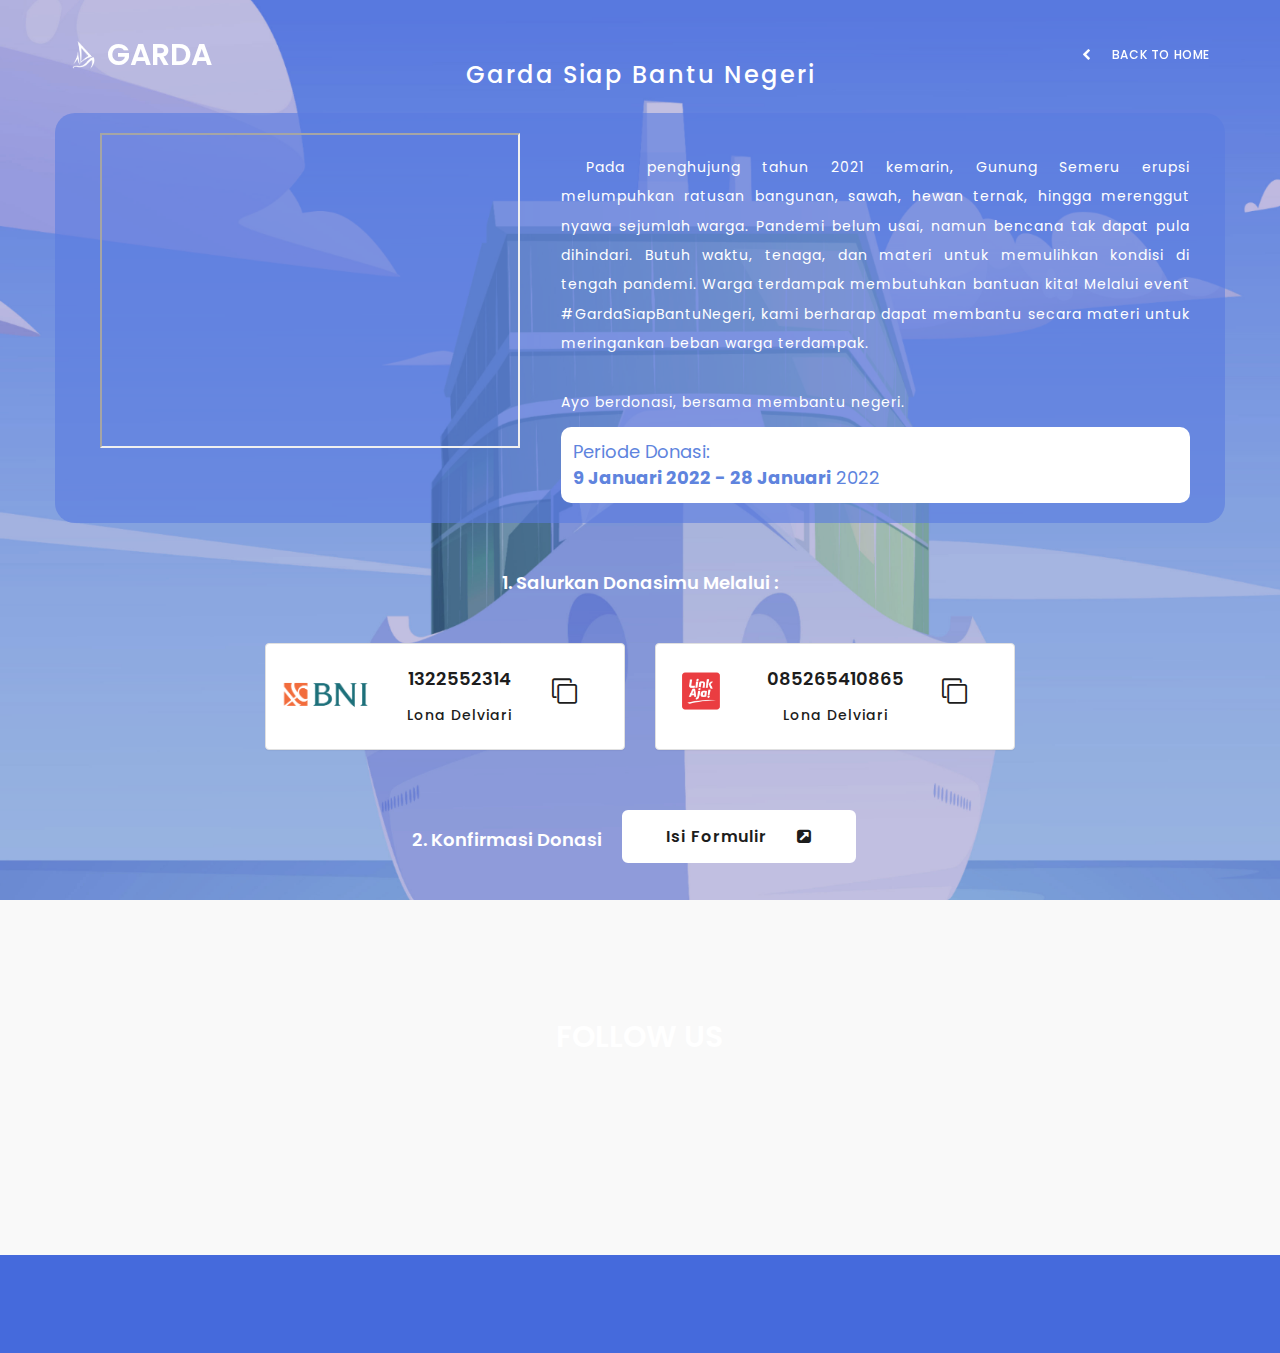
==== charity.html @ 021a105a "hesoyam" ====
<!DOCTYPE html>
<html lang="en">

<head>
	<!--
New Event
http://www.templatemo.com/tm-486-new-event
-->
	<title>GPTP XIV - Charity</title>
	<meta name="description" content="">
	<meta name="author" content="Gardarians GPTP XIV">
	<meta charset="UTF-8">
	<meta http-equiv="X-UA-Compatible" content="IE=Edge">
	<meta name="viewport" content="width=device-width, initial-scale=1, maximum-scale=1">

	<link rel="stylesheet" href="css/bootstrap.min.css">
	<link rel="stylesheet" href="css/animate.css">
	<link rel="stylesheet" href="css/font-awesome.min.css">
	<link rel="stylesheet" href="css/owl.theme.css">
	<link rel="stylesheet" href="css/owl.carousel.css">

	<!-- Main css -->
	<link rel="stylesheet" href="css/style.css">

	<style>
		@media only screen and (min-width: 1000px) {

			/* For large screens: */
			.nav-logo {
				margin-top: 6px;
			}
		}
	</style>

	<!-- Google Font -->
	<link href='https://fonts.googleapis.com/css?family=Poppins:400,500,600' rel='stylesheet' type='text/css'>

</head>

<body data-spy="scroll" data-offset="50" data-target=".navbar-collapse">

	<!-- =========================
     PRE LOADER       
============================== -->
	<div class="preloader">

		<div class="sk-rotating-plane"></div>

	</div>


	<!-- =========================
     NAVIGATION LINKS     
============================== -->
	<div class="navbar navbar-fixed-top custom-navbar" role="navigation">
		<div class="container">

			<!-- navbar header -->
			<div class="navbar-header">
				<button class="navbar-toggle" data-toggle="collapse" data-target=".navbar-collapse">
					<span class="icon icon-bar"></span>
					<span class="icon icon-bar"></span>
					<span class="icon icon-bar"></span>
				</button>
				<a href="#" class="navbar-brand d-flex d-flex-inline" style="display:inline-flex;">
					<img class="nav-logo" src="images/head_garda.png" style="height: 29px; margin-right: 10px;" alt="">
					<span>GARDA</span>
				</a>
			</div>

			<div class="collapse navbar-collapse">

				<ul class="nav navbar-nav navbar-right">
					<li><a href="index.html" style="color: white;"><span class="fa fa-chevron-left" style="margin-right: 20px;"></span>Back to Home</a></li>
				</ul>

			</div>

		</div>
	</div>


	<!-- =========================
    INTRO SECTION   
============================== -->
	<section id="intro" class="parallax-section">
		<div class="container">
			<h3 style="margin-bottom: 20px;">Garda Siap Bantu Negeri</h3>
			<div class="row" style="padding:20px;background-color: #456bdca2;border-radius: 20px;">
				<div class="col-md-5">
					<iframe width="420" height="315" src="https://www.youtube.com/embed/tgbNymZ7vqY">
					</iframe>
				</div>
				<div class=" col-md-7">
					<h5 class="text-white" style="text-align: justify; text-indent: 25px; line-height: 2.1; font-weight: normal;">
						Pada penghujung tahun 2021 kemarin, Gunung Semeru erupsi melumpuhkan ratusan bangunan, sawah,
						hewan ternak, hingga merenggut nyawa sejumlah warga. Pandemi belum usai, namun bencana tak dapat
						pula dihindari. Butuh waktu, tenaga, dan materi untuk memulihkan kondisi di tengah pandemi.
						Warga terdampak membutuhkan bantuan kita!
						Melalui event #GardaSiapBantuNegeri, kami berharap dapat membantu secara materi untuk
						meringankan beban warga terdampak. <br><br>
						Ayo berdonasi, bersama membantu negeri.
					</h5>
					<div style="padding:12px;background-color: white;text-align: left;font-size: 18px; border-radius: 10px;">
						<span style="color:#4B75DA;">Periode Donasi: <br><b>9 Januari 2022 - 28 Januari</b>
							2022</span>
					</div>
				</div>
			</div>

			<h4 style="margin-top: 50px;">1. Salurkan Donasimu Melalui : </h4>
			<div class="row">
				<div class="col-md-4 col-sm-6 col-md-offset-2">
					<div class="panel panel-default text-black" style="margin-top: 40px;">
						<div class="panel-body">
							<div class="row">
								<div class="col-md-4">
									<img src="images/bni.png" class="img-responsive" style=" margin-top: 18px;">
								</div>
								<div class="col-md-5">
									<h4>1322552314</h4>
									<h5>Lona Delviari</h5>
								</div>
								<div class="col-md-2">
									<span class="fa fa-clone" style="font-size: 25px; margin-top: 20px;"></span>
								</div>
							</div>
						</div>
					</div>
				</div>
				<div class="col-md-4 col-sm-6">
					<div class="panel panel-default text-black" style="margin-top: 40px;">
						<div class="panel-body">
							<div class="row">
								<div class="col-md-3">
									<img src="images/linkaja.png" class="img-responsive" style="margin-top: 10px;">
								</div>
								<div class="col-md-6">
									<h4>085265410865</h4>
									<h5>Lona Delviari</h5>
								</div>
								<div class="col-md-2">
									<span class="fa fa-clone" style="font-size: 25px; margin-top: 20px;"></span>
								</div>
							</div>
						</div>
					</div>
				</div>
			</div>

			<div style="margin-top: 50px; display: inline-flex;">
				<h4>2. Konfirmasi Donasi</h4>
				<a href="" class="btn btn-lg btn-default btn-circle" style="background-color: white; color: black; margin-top: -10px; margin-left: 20px;"
					>Isi Formulir<span class="fa fa-external-link-square" style="margin-left: 30px;"></span></a>
			</div>
		</div>
	</section>
	<section id="journey" class="parallax-section text-white" style="background-image: url('images/bg6.jpg');">
		<h2 style="margin-bottom: 30px;">Follow Us</h2>
		<div class="container">
			<div class="row">
				<div class="col-md-12 col-sm-12 wow">
					<div class="section-title" style="display: inline-flex; text-align: center;">
						<a href="https://www.instagram.com/gptp14telkom/"><span class="fa fa-instagram"
								style="font-size: 4rem; color: white; margin-left: 25px; margin-right: 25px;"></span></a>
						<a href="https://www.youtube.com/channel/UCZ8bjBf45JQKaBZVplaWIbQ"><span
								class="fa fa-youtube-play"
								style="font-size: 4rem; color: white; margin-left: 25px; margin-right: 25px;"></span></a>
						<a href="https://www.tiktok.com/@gptp14telkom"><img src="images/tiktok.png"
								class="img-responsive"
								style="max-height: 3.3rem; width: auto; margin-left: 25px; margin-right: 25px;"></span></a>
					</div>
				</div>
			</div>
		</div>
	</section>

	<!-- =========================
    FOOTER SECTION   
============================== -->
	<footer style="background-color: #456adc;">
		<div class="container">
			<div class="row" style="padding-top: 20px; padding-bottom: 20px;">
				<div class="col-md-12 col-sm-12">
					<p class="wow fadeInUp text-white" data-wow-delay="0.6s">Copyright &copy; 2022 - <b>Great People
							Trainee Program XIV</b><br>
						Dev Team <a href="#" style="color: white; font-weight: bold;">Faisal</a> & <a href=""
							style="color: white; font-weight: bold;">Ranggi</a></p>
				</div>
			</div>
		</div>
	</footer>


	<!-- Back top -->
	<a href="#back-top" class="go-top"><i class="fa fa-angle-up"></i></a>

	<div class="modal fade" id="myModal" tabindex="-1" role="dialog" aria-labelledby="myModalLabel" aria-hidden="true">
		<div class="modal-dialog">
			<div class="modal-content">
				<div class="modal-body">
				</div>
			</div><!-- /.modal-content -->
		</div><!-- /.modal-dialog -->
	</div><!-- /.modal -->
	<!-- =========================
     SCRIPTS   
============================== -->
	<script src="js/jquery.js"></script>
	<script src="js/photo-gallery.js"></script>
	<script src="js/bootstrap.min.js"></script>
	<script src="js/jquery.parallax.js"></script>
	<script src="js/owl.carousel.min.js"></script>
	<script src="js/smoothscroll.js"></script>
	<script src="js/wow.min.js"></script>
	<script src="js/custom.js"></script>

</body>

</html>
---- css/style.css ----
/*

New Event

http://www.templatemo.com/tm-486-new-event

*/

body {
		background: #ffffff;
    font-family: 'Poppins', sans-serif;
    font-style: normal;
		font-weight: 400;
}


/*---------------------------------------
    Typorgraphy              
-----------------------------------------*/
h1,h2,h3,h4,h5,h6 {
  font-weight: 600;
}

h3,h5 {
  font-weight: 500;
}

h1 {
    font-size: 40px;
    letter-spacing: 2px;
}

h2 {
  font-size: 30px;
  text-transform: uppercase;
}

h3 {
  line-height: 36px;
}

h5 {
    letter-spacing: 1px;
    padding-top: 10px;
}

p {
    color: #707070;
    font-size: 14px;
    line-height: 24px;
}

a {
  text-decoration: none !important;
  outline: none;
}


/*---------------------------------------
    General               
-----------------------------------------*/
.section-title {
  margin-bottom: 32px;
}

#overview,
#register {
  padding-top: 14rem;
  padding-bottom: 14rem;
}

#detail, #video,
#speakers, 
#journey, 
#program,
#virtuals, 
#contact {
    padding-top: 10rem;
    padding-bottom: 10rem;
}

#detail,
#speakers,#journey, #virtuals, #overview,
footer {
  text-align: center;
}

#overview h3,
#detail h3, #video h3,
#register h3,
#venue h3,
#contact h3 {
    padding-bottom: 12px;
}

#intro .btn,
#contact .btn,
#overview .btn {
    background: transparent;
    border: 2px solid #ffffff;
    /* border-radius: 0px; */
    color: #ffffff;
    font-weight: 600;
    letter-spacing: 1px;
    font-size: 16px;
    padding: 14px 42px;
    margin-top: 42px;
    margin-right: 12px;
    -webkit-transition: all 0.4s ease-in-out;
  transition: all 0.4s ease-in-out;
}

#intro .btn-danger,
#contact .btn-danger {
    background: #f2545f;
    border-color: transparent;
}

#intro .btn-yellow,
#contact .btn-yellow,
#overview .btn-yellow {
    background: #F1DA0C;
    border-color: transparent;
}

#contact .btn {
  border-radius: 100px;
}

#intro .btn-danger:hover {
  background: transparent;
  border-color: #ffffff;
  color: #ffffff;
}

#contact .btn-danger:hover {
  background: #222;
}

#intro .btn-yellow:hover {
  background: transparent;
  border-color: #ffffff;
  color: #ffffff;
}
#overview .btn-yellow:hover {
  background: transparent;
  border-color: #ffffff;
  color: #ffffff;
}

#contact .btn-yellow:hover {
  background: #222;
}

#intro .btn-default:hover {
    background: #ffffff;
    color: #333333;
    border-color: transparent;
}

.parallax-section {
  background-attachment: fixed !important;
  background-size: cover !important;
}



/*---------------------------------------
    Preloader section              
-----------------------------------------*/
.preloader {
  position: fixed;
  top: 0;
  left: 0;
  width: 100%;
  height: 100%;
  z-index: 99999;
  display: flex;
  flex-flow: row nowrap;
  justify-content: center;
  align-items: center;
  background: none repeat scroll 0 0 #ffffff;
}

.sk-rotating-plane {
  width: 300px;
  height: 300px;
  background-color: rgba(34, 34, 34, 0);
  background-image: url('../images/head_garda.png');
  background-size: auto;
  -webkit-animation: sk-rotatePlane 1.2s infinite ease-in-out;
          animation: sk-rotatePlane 1.2s infinite ease-in-out; 
}

@-webkit-keyframes sk-rotatePlane {
  0% {
    -webkit-transform: perspective(120px) rotateX(0deg) rotateY(0deg);
            transform: perspective(120px) rotateX(0deg) rotateY(0deg); }
  50% {
    -webkit-transform: perspective(120px) rotateX(-180.1deg) rotateY(0deg);
            transform: perspective(120px) rotateX(-180.1deg) rotateY(0deg); }
  100% {
    -webkit-transform: perspective(120px) rotateX(-180deg) rotateY(-179.9deg);
            transform: perspective(120px) rotateX(-180deg) rotateY(-179.9deg); } }

@keyframes sk-rotatePlane {
  0% {
    -webkit-transform: perspective(120px) rotateX(0deg) rotateY(0deg);
            transform: perspective(120px) rotateX(0deg) rotateY(0deg); }
  50% {
    -webkit-transform: perspective(120px) rotateX(-180.1deg) rotateY(0deg);
            transform: perspective(120px) rotateX(-180.1deg) rotateY(0deg); }
  100% {
    -webkit-transform: perspective(120px) rotateX(-180deg) rotateY(-179.9deg);
            transform: perspective(120px) rotateX(-180deg) rotateY(-179.9deg); } }



/*---------------------------------------
    Navigation Links section              
-----------------------------------------*/
.custom-navbar {
    margin-bottom: 0;
    background-color: #101010;
}

.custom-navbar .navbar-brand {
    color: #ffffff;
    font-weight: 600;
    font-size: 3rem;
    line-height: 40px;
}

.custom-navbar .nav li a {
    color: #ddd;
    font-size: 12px;
    font-weight: 500;
    letter-spacing: 0.6px;
    text-transform: uppercase;
    line-height: 40px;
    transition: all 0.4s ease-in-out;
}

.custom-navbar .nav li a:hover {
    background: transparent;
    color: #ffffff;
}

.custom-navbar .navbar-nav > li > a:hover,
.custom-navbar .navbar-nav > li > a:focus {
  background-color: transparent;
}

.custom-navbar .nav li.active > a {
    background-color: transparent;
    color: #ffffff;
    font-weight: bold;
    border-bottom: 5px solid #ffffff;
    bottom: 0;
    left: 0;
}

.custom-navbar .navbar-toggle {
    border: none;
    padding-top: 10px;
}

.custom-navbar .navbar-toggle {
    background-color: transparent;
}

.custom-navbar .navbar-toggle .icon-bar {
    background: #ffffff;
    border-color: transparent;
}

@media(min-width:768px) {
    .custom-navbar {
        padding: 20px 0;
        border-bottom: 0;
        background: 0 0; 
    }
    .custom-navbar.top-nav-collapse {
        background: #456adcf0;
        padding: 0;
    }

}
.one, .two, .three{
    position:absolute;
	margin-top:-10px;
	z-index:1;
	height:40px;
	width:40px;
	border-radius:25px;
	
}
.one{
	left:25%;
}
.two{
	left:50%;
}
.three{
	left:75%;
}
.primary-color{
	background-color:#4989bd;
}
.success-color{
	background-color:#5cb85c;
}
.danger-color{
	background-color:#d9534f;
}
.warning-color{
	background-color:#f0ad4e;
}
.info-color{
	background-color:#5bc0de;
}
.no-color{
	background-color:inherit;
}




/*---------------------------------------
    Intro section              
-----------------------------------------*/
#intro {
    background: url('../images/home2.jpg') 50% 0 repeat-y fixed;
    -webkit-background-size: cover;
    background-size: cover;
    background-position: center center;
    color: #ffffff;
    display: -webkit-box;
    display: -webkit-flex;
     display: -ms-flexbox;
    display: flex;
    -webkit-box-align: center;
     -webkit-align-items: center;
      -ms-flex-align: center;
          align-items: center;
    height: 100vh;
    text-align: center;
}

#intro h3 {
  letter-spacing: 2px;
}



/*---------------------------------------
   Overview  section              
-----------------------------------------*/
#overview img {
  position: relative;
  padding-bottom: 32px;
}



/*---------------------------------------
    Detail section              
-----------------------------------------*/
#detail {
    background: #222;
    color: #ffffff;
}

#detail .fa {
  color: #f2545f;
  font-size: 48px;
}



/*---------------------------------------
    Video section              
-----------------------------------------*/
#video iframe {
  border: none;
}



/*---------------------------------------
   Speakers section              
-----------------------------------------*/
#speakers {
    background: #f9f9f9;
}

#speakers h3 {
    font-size: 18px;
    margin-bottom: 0px;
}

#speakers h6 {
  color: #666;
  margin-top: 4px;
}

#speakers img {
  width: 100%;
  max-width: 100%;
  height: auto;
}

#speakers .col-md-3 {
    display: block;
    width: 100%;
    padding-top: 30px;
    padding-bottom: 20px;
    margin-bottom: 22px;
}

#speakers .speakers-wrapper {
    background: #ffffff;
    padding-bottom: 22px;
}
/*---------------------------------------
   journey section              
-----------------------------------------*/
#journey {
    background: #f9f9f9;
}

#journey h3 {
    font-size: 18px;
    margin-bottom: 0px;
}

#journey h6 {
  color: #666;
  margin-top: 4px;
}

#journey img {
  width: 100%;
  max-width: 100%;
  height: auto;
}

#journey .col-md-3 {
    display: block;
    width: 100%;
    padding-top: 30px;
    padding-bottom: 20px;
    margin-bottom: 22px;
}

#journey .journey-wrapper {
    background: #ffffff;
    padding-bottom: 22px;
}



/*---------------------------------------
   Program section              
-----------------------------------------*/
#program h4 {
    color: #fff;
    font-size: 16px;
}

#program h3 {
  margin-top: 16px;
}

#program .program-divider {
    border: 1px solid #f9f9f9;
    margin-top: 32px;
    margin-bottom: 42px;
}

#program span {
    padding-right: 12px;
}

#program img {
  border-radius: 50%;
}

.nav-tabs {
  margin-bottom: 20px;
}
.nav-tabs > li {
  float: left;
  margin-bottom: -1px;
}
.nav-tabs > li > a {
  color: #000000;
  font-weight: 600;
  margin-right: 2px;
  line-height: 1.42857143;
  border: none;
  border-radius: 0px;
}
.nav-tabs > li > a:hover {
  background-color: transparent;
}
.nav-tabs > li.active > a,
.nav-tabs > li.active > a:hover,
.nav-tabs > li.active > a:focus {
  color: #f2545f;
  cursor: default;
  background-color: transparent;
  border: 1px solid transparent;
  border-bottom-color: #999;
}
.tab-content {
  padding-top: 20px;
}



/*---------------------------------------
    Regsiter section              
-----------------------------------------*/
#register {
    background: url('../images/register-bg.jpg') 50% 0 repeat-y fixed;
    -webkit-background-size: cover;
    background-size: cover;
    background-position: center center;
    color: #ffffff;
}

#register .form-control {
  background: transparent;
  border: 2px solid #ffffff;
  border-radius: 0px;
  color: #ffffff;
  margin-bottom: 16px;
}

#register input {
  height: 45px;
}

#register input[type="submit"] {
  background: #f2545f;
  border-radius: 100px;
  border: none;
  color: #ffffff;
  letter-spacing: 2px;
  height: 50px;
  margin-top: 12px;
  transition: all 0.4s ease-in-out;
}

#register input[type="submit"]:hover {
  background: #ffffff;
  color: #222;
}



/*---------------------------------------
   Faq section              
-----------------------------------------*/
#faq {
  background: #f9f9f9;
  padding-top: 8rem;
  padding-bottom: 8rem;
}

#faq .panel-group {
  margin-top: 32px;
}

#faq .panel-group .panel {
  margin-bottom: 8px;
}

#faq .panel-default {
  border: none;
}

#faq .panel-default>.panel-heading {
  background: #f0f0f0;
  color: #505050;
}

#faq .panel-heading {
  border: none;
  padding-top: 8px;
  padding-bottom: 6px;
}

#faq .panel-default>.panel-heading+.panel-collapse>.panel-body {
  border-top: none;
  padding-top: 22px;
  padding-left: 32px;
  padding-bottom: 22px;
}

#faq .panel-heading .panel-title a[data-toggle="collapse"] {
  font-size: 18px;
  font-weight: 500;
  position: relative;
  display: block;
  width: 100%;
  height: 100%;
  padding: 10px 15px;
}

#faq .panel-heading .panel-title a[data-toggle="collapse"]::after {
  content: "-";
  display: block;
  position: absolute;
  line-height: 1;
  right: 1em;
  top: 50%;
  transform: translateY(-50%);
}

#faq .panel-heading .panel-title a[data-toggle="collapse"].collapsed::after {
  content: "+";
}



/*---------------------------------------
   Venue section              
-----------------------------------------*/
#venue {
    background: url('../images/venue-bg.jpg') 50% 0 repeat-y fixed;
    background-size: cover;
    background-position: center center;
    padding-top: 7rem;
    padding-bottom: 7rem;
}

#venue p {
  padding-top: 12px;
  padding-bottom: 18px;
}



/*---------------------------------------
   virtuals section              
-----------------------------------------*/
#virtuals img {
  margin-top: 0px;
}



/*---------------------------------------
   Contact section              
-----------------------------------------*/
#contact {
    background: url('../images/contact-bg.jpg') 50% 0 repeat-y fixed;
    background-size: cover;
    background-position: center center;
}

#contact .contact_des {
  padding-top: 3rem;
  padding-right: 2rem;
}

#contact .contact_detail {
  background: #ffffff;
  padding: 5rem 5rem 12rem 5rem;
}

#contact .form-control {
  background: transparent;
  border: none;
  border-bottom: 1px solid #f0f0f0;
  border-radius: 0px;
  box-shadow: none;
  margin-bottom: 16px;
  transition: all 0.4s ease-in-out;
}

#contact .form-control:focus {
  border-bottom-color: #999;
}

#contact input {
  height: 45px;
}

#contact input[type="submit"] {
  background: #222;
  border-radius: 100px;
  border: none;
  color: #ffffff;
  letter-spacing: 2px;
  height: 50px;
  margin-top: 12px;
  transition: all 0.4s ease-in-out;
}

#contact input[type="submit"]:hover {
  background: #f2545f;
}



/*---------------------------------------
   Footer section              
-----------------------------------------*/
footer {
  background-attachment: fixed;
}



/* Back top */
.go-top {
  background-color: #222;
  bottom: 2em;
  right: 2em;
  color: #ffffff;
  font-size: 32px;
  display: none;
  position: fixed;
  text-decoration: none;
  width: 60px;
  height: 60px;
  line-height: 60px;
  text-align: center;
  transition: all 0.4s ease-in-out;
  border-radius: 15px;
}

.go-top:hover {
    background: #f2545f;
    color: #ffffff;
}


/*---------------------------------------
   Social icon             
-----------------------------------------*/
.social-icon {
    position: relative;
    padding: 0;
    margin: 0;
}

.social-icon li {
    display: inline-block;
    list-style: none;
}

.social-icon li a {
    color: #fff;
    border-radius: 100px;
    font-size: 16px;
    text-decoration: none;
    transition: all 0.4s ease-in-out;
    width: 50px;
    height: 50px;
    line-height: 50px;
    text-align: center;
    vertical-align: middle;
}

.social-icon li a:hover {
    background: #456adc;
    color: #ffffff;
}



/*---------------------------------------
   Responsive styles            
-----------------------------------------*/
@media (max-width: 980px) {

  p {font-size: 13px;}

  .custom-navbar .navbar-brand {
    font-size: 2rem;
  }

  .custom-navbar .nav li a {
    font-size: 11px;
	line-height: 20px;
  }

  #intro { height: 65vh; }

  #video iframe {
    margin-top: 42px;
  }

  #contact .contact_detail {
  background: #ffffff;
  padding: 10rem 3rem 10rem 5rem;
}

}

@media (max-width: 768px) {

  .custom-navbar .navbar-brand {
    line-height: 20px;
  }

  #overview img,
  #detail .col-md-4,
  #register form {
    padding-top: 32px;
  }

  .nav-tabs > li > a {
    font-size: 13px;
  }

  #program img {
    padding-bottom: 32px;
  }

  #virtuals img {
    padding-top: 22px;
  }

  #contact .contact_detail {
    margin-top: 82px;
  }

}

@media (max-width: 760px) {

  #intro {
    height: 100vh;
  }

}

.one,
.two,
.three,
.four {
  position: absolute;
  margin-top: -10px;
  z-index: 1;
  height: 33px;
  width: 33px;
  border-radius: 25px;

}

.one {
  left: 0%;
}

.two {
  left: 33%;
}

.three {
  left: 66%;
}
.four {
  left: 98%;
}

.primary-color {
  background-color: #4989bd;
}

.success-color {
  background-color: #5cb85c;
}

.danger-color {
  background-color: #d9534f;
}

.warning-color {
  background-color: #f0ad4e;
}

.info-color {
  background-color: #5bc0de;
}

.no-color {
  background-color: inherit;
}
.progress {
  height: 15px;
}

.text-white{
  color:#fff;
}

.text-black{
  color: #000000;
}
.cursoron{
  cursor: pointer;
}

.panel-transparent {
  background: none;
}

.panel-transparent .panel-heading{
  background: rgba(255, 255, 255, 0.2)!important;
}

.panel-transparent .panel-body{
  background: rgba(255, 255, 255, 0.2)!important;
}
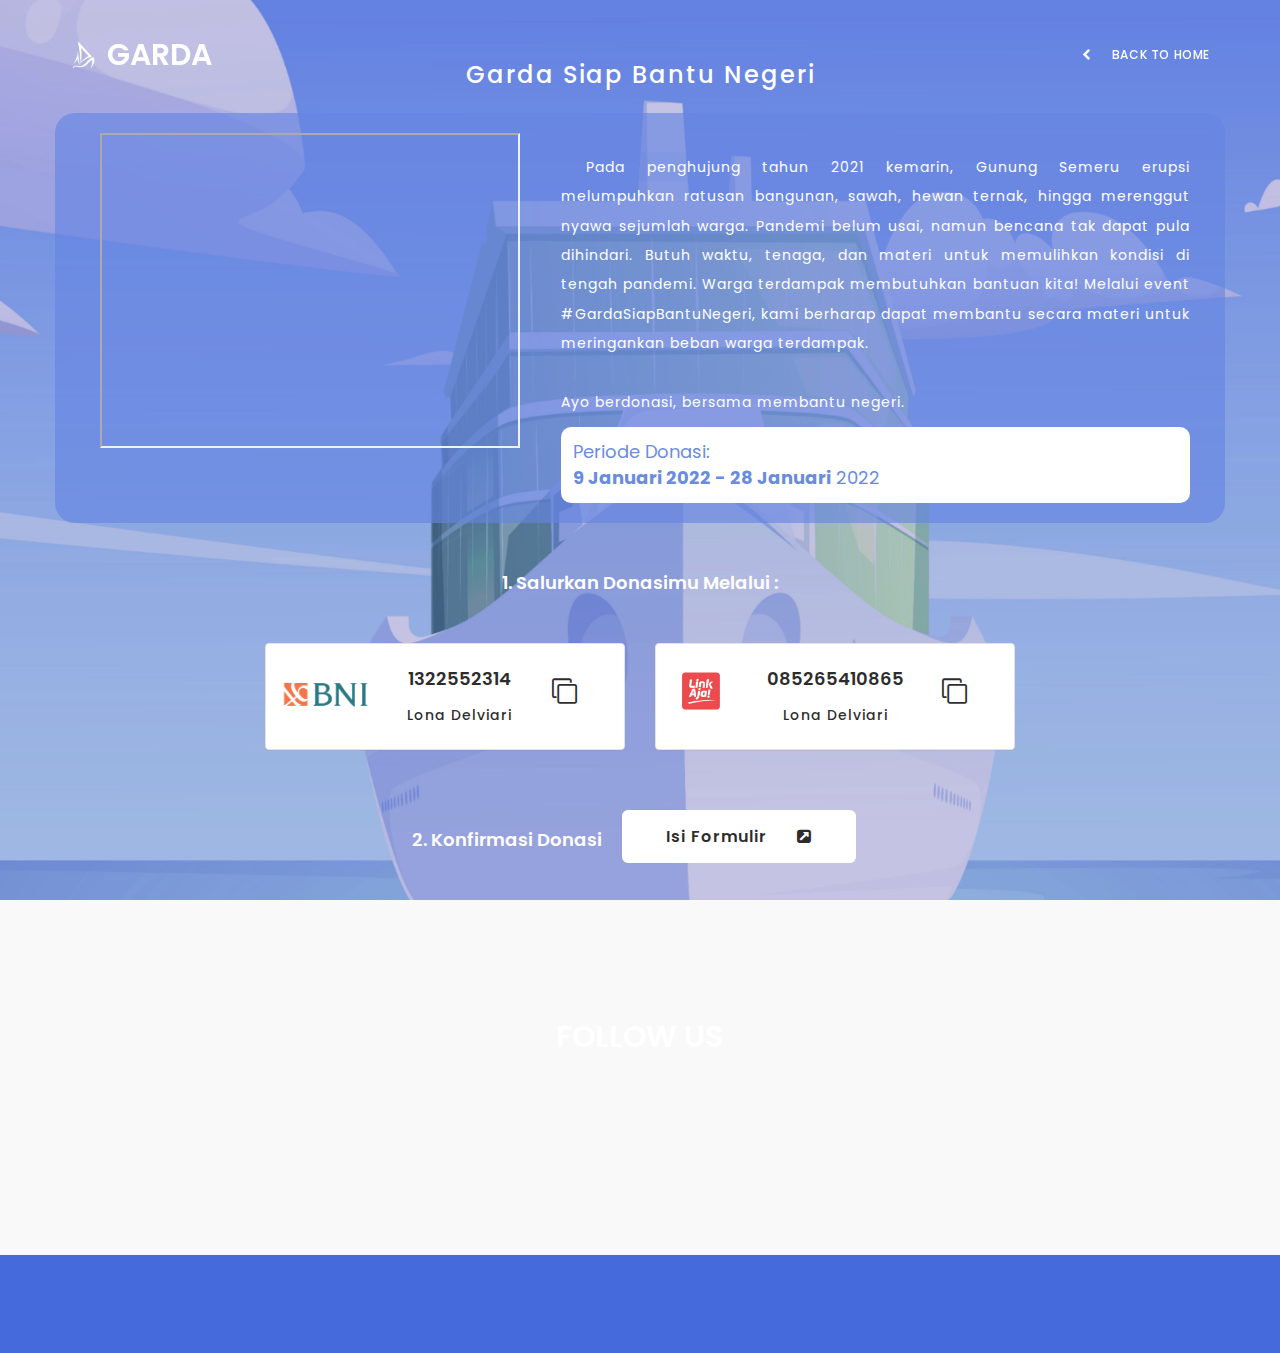
==== commit ab3f4705: "fix: siang" ====
--- a/charity.html
+++ b/charity.html
@@ -71,7 +71,8 @@
 			<div class="collapse navbar-collapse">
 
 				<ul class="nav navbar-nav navbar-right">
-					<li><a href="index.html" style="color: white;"><span class="fa fa-chevron-left" style="margin-right: 20px;"></span>Back to Home</a></li>
+					<li><a href="index.html" style="color: white;"><span class="fa fa-chevron-left"
+								style="margin-right: 20px;"></span>Back to Home</a></li>
 				</ul>
 
 			</div>
@@ -92,7 +93,8 @@
 					</iframe>
 				</div>
 				<div class=" col-md-7">
-					<h5 class="text-white" style="text-align: justify; text-indent: 25px; line-height: 2.1; font-weight: normal;">
+					<h5 class="text-white"
+						style="text-align: justify; text-indent: 25px; line-height: 2.1; font-weight: normal;">
 						Pada penghujung tahun 2021 kemarin, Gunung Semeru erupsi melumpuhkan ratusan bangunan, sawah,
 						hewan ternak, hingga merenggut nyawa sejumlah warga. Pandemi belum usai, namun bencana tak dapat
 						pula dihindari. Butuh waktu, tenaga, dan materi untuk memulihkan kondisi di tengah pandemi.
@@ -101,7 +103,8 @@
 						meringankan beban warga terdampak. <br><br>
 						Ayo berdonasi, bersama membantu negeri.
 					</h5>
-					<div style="padding:12px;background-color: white;text-align: left;font-size: 18px; border-radius: 10px;">
+					<div
+						style="padding:12px;background-color: white;text-align: left;font-size: 18px; border-radius: 10px;">
 						<span style="color:#4B75DA;">Periode Donasi: <br><b>9 Januari 2022 - 28 Januari</b>
 							2022</span>
 					</div>
@@ -150,8 +153,9 @@
 
 			<div style="margin-top: 50px; display: inline-flex;">
 				<h4>2. Konfirmasi Donasi</h4>
-				<a href="" class="btn btn-lg btn-default btn-circle" style="background-color: white; color: black; margin-top: -10px; margin-left: 20px;"
-					>Isi Formulir<span class="fa fa-external-link-square" style="margin-left: 30px;"></span></a>
+				<a href="" class="btn btn-lg btn-default btn-circle"
+					style="background-color: white; color: black; margin-top: -10px; margin-left: 20px;">Isi
+					Formulir<span class="fa fa-external-link-square" style="margin-left: 30px;"></span></a>
 			</div>
 		</div>
 	</section>
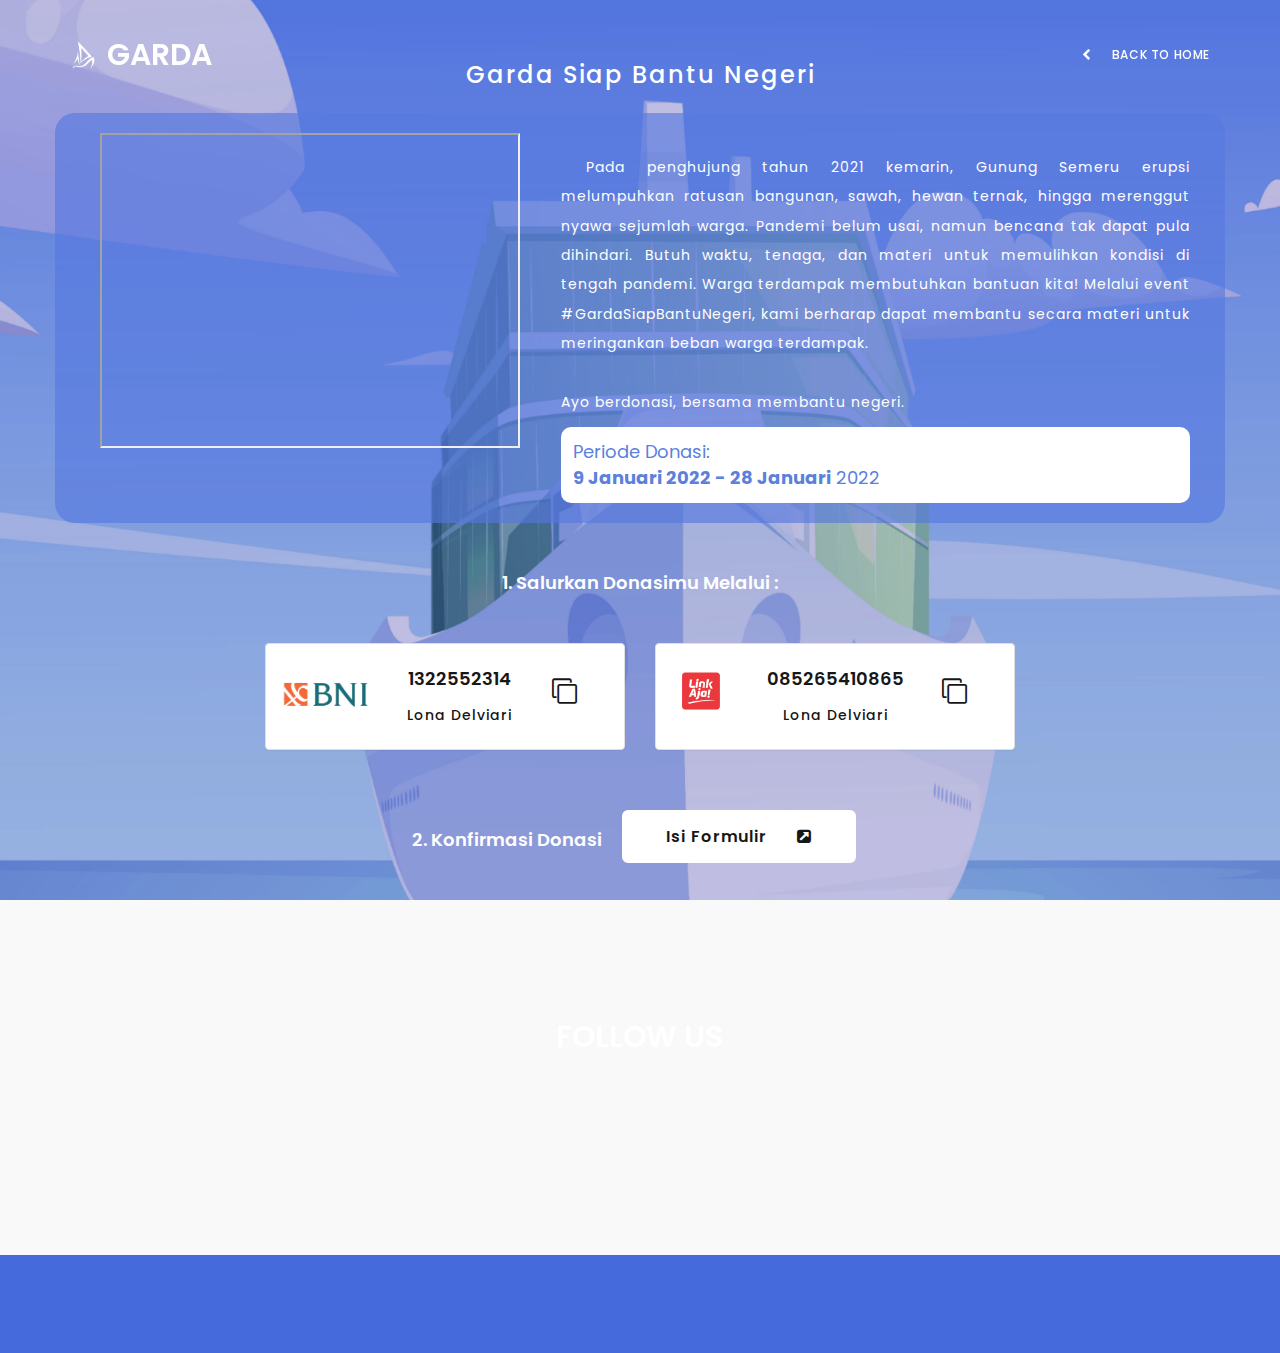
==== commit e4126acf: "ss" ====
--- a/charity.html
+++ b/charity.html
@@ -182,18 +182,17 @@
 	<!-- =========================
     FOOTER SECTION   
 ============================== -->
-	<footer style="background-color: #456adc;">
-		<div class="container">
-			<div class="row" style="padding-top: 20px; padding-bottom: 20px;">
-				<div class="col-md-12 col-sm-12">
-					<p class="wow fadeInUp text-white" data-wow-delay="0.6s">Copyright &copy; 2022 - <b>Great People
-							Trainee Program XIV</b><br>
-						Dev Team <a href="#" style="color: white; font-weight: bold;">Faisal</a> & <a href=""
-							style="color: white; font-weight: bold;">Ranggi</a></p>
-				</div>
-			</div>
-		</div>
-	</footer>
+		<footer style="background-color: #456adc;">
+			<div class="container">
+				<div class="row" style="padding-top: 20px; padding-bottom: 20px;">
+					<div class="col-md-12 col-sm-12">
+						<p class="wow fadeInUp text-white" data-wow-delay="0.6s">Copyright &copy; 2022 - <b>Great People
+								Trainee Program XIV</b><br>
+							Web Developer & Web Design Team
+					</div>
+				</div>
+			</div>
+		</footer>
 
 
 	<!-- Back top -->
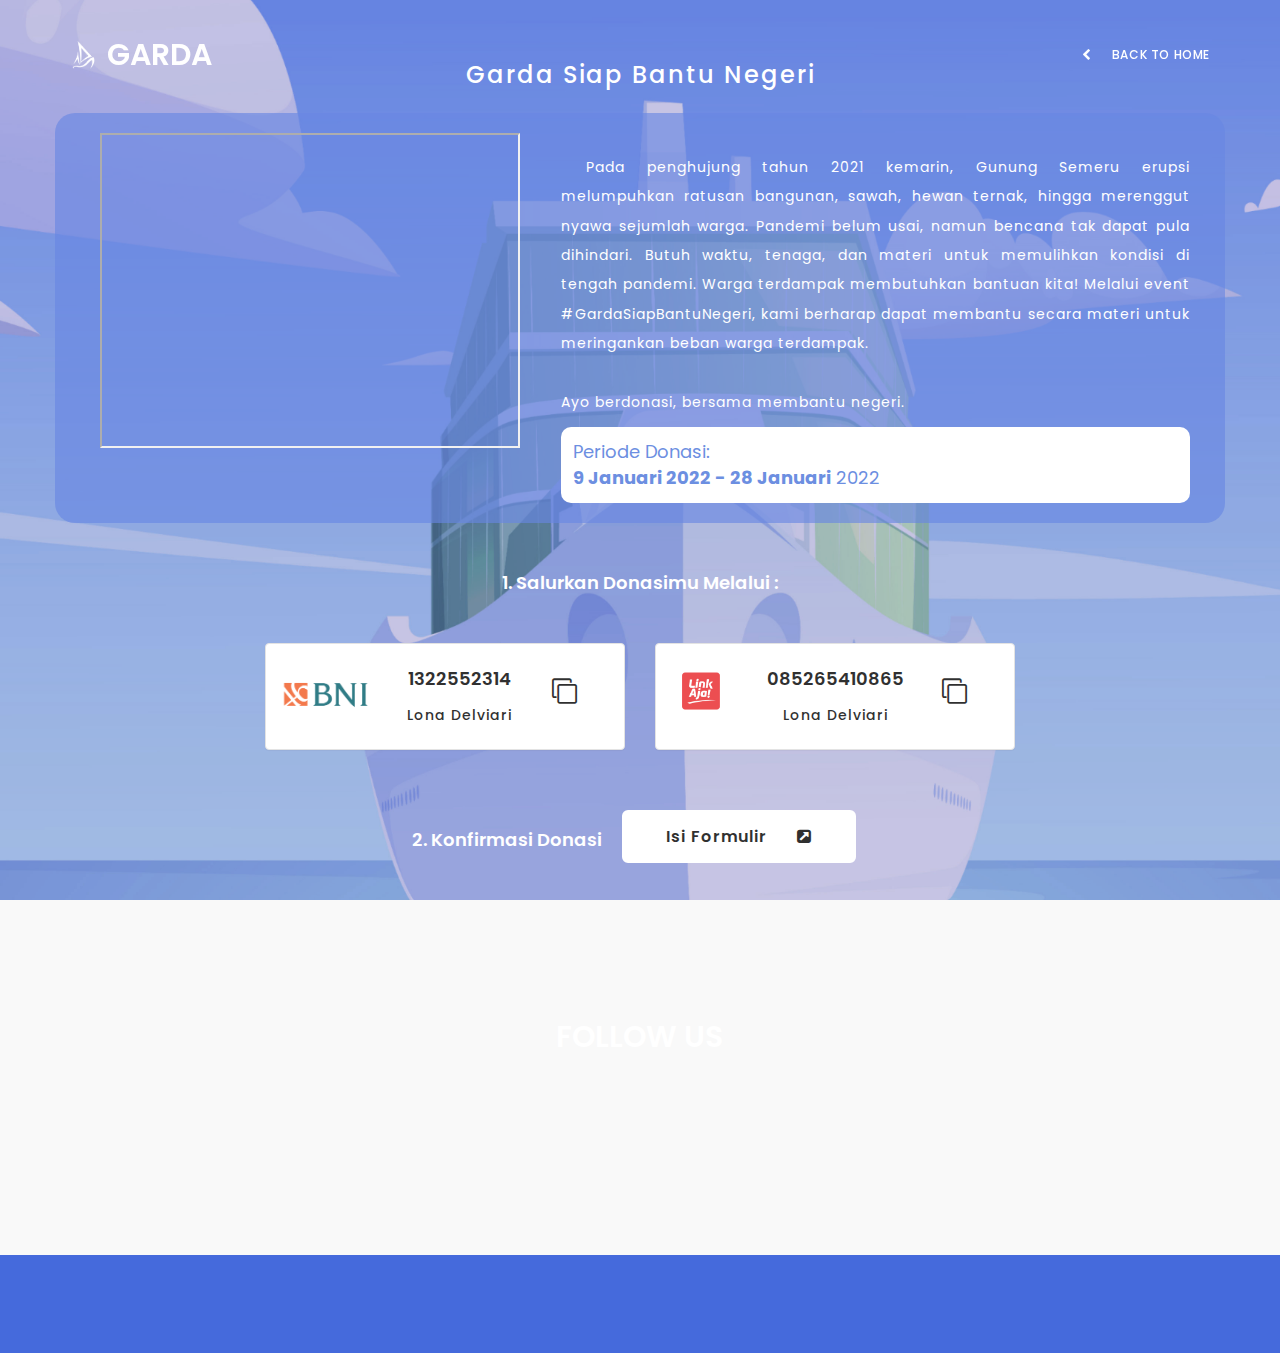
==== commit 55331fdd: "..." ====
--- a/charity.html
+++ b/charity.html
@@ -71,8 +71,7 @@
 			<div class="collapse navbar-collapse">
 
 				<ul class="nav navbar-nav navbar-right">
-					<li><a href="index.html" style="color: white;"><span class="fa fa-chevron-left"
-								style="margin-right: 20px;"></span>Back to Home</a></li>
+					<li><a href="index.html" style="color: white;"><span class="fa fa-chevron-left" style="margin-right: 20px;"></span>Back to Home</a></li>
 				</ul>
 
 			</div>
@@ -93,8 +92,7 @@
 					</iframe>
 				</div>
 				<div class=" col-md-7">
-					<h5 class="text-white"
-						style="text-align: justify; text-indent: 25px; line-height: 2.1; font-weight: normal;">
+					<h5 class="text-white" style="text-align: justify; text-indent: 25px; line-height: 2.1; font-weight: normal;">
 						Pada penghujung tahun 2021 kemarin, Gunung Semeru erupsi melumpuhkan ratusan bangunan, sawah,
 						hewan ternak, hingga merenggut nyawa sejumlah warga. Pandemi belum usai, namun bencana tak dapat
 						pula dihindari. Butuh waktu, tenaga, dan materi untuk memulihkan kondisi di tengah pandemi.
@@ -103,8 +101,7 @@
 						meringankan beban warga terdampak. <br><br>
 						Ayo berdonasi, bersama membantu negeri.
 					</h5>
-					<div
-						style="padding:12px;background-color: white;text-align: left;font-size: 18px; border-radius: 10px;">
+					<div style="padding:12px;background-color: white;text-align: left;font-size: 18px; border-radius: 10px;">
 						<span style="color:#4B75DA;">Periode Donasi: <br><b>9 Januari 2022 - 28 Januari</b>
 							2022</span>
 					</div>
@@ -153,9 +150,8 @@
 
 			<div style="margin-top: 50px; display: inline-flex;">
 				<h4>2. Konfirmasi Donasi</h4>
-				<a href="" class="btn btn-lg btn-default btn-circle"
-					style="background-color: white; color: black; margin-top: -10px; margin-left: 20px;">Isi
-					Formulir<span class="fa fa-external-link-square" style="margin-left: 30px;"></span></a>
+				<a href="" class="btn btn-lg btn-default btn-circle" style="background-color: white; color: black; margin-top: -10px; margin-left: 20px;"
+					>Isi Formulir<span class="fa fa-external-link-square" style="margin-left: 30px;"></span></a>
 			</div>
 		</div>
 	</section>
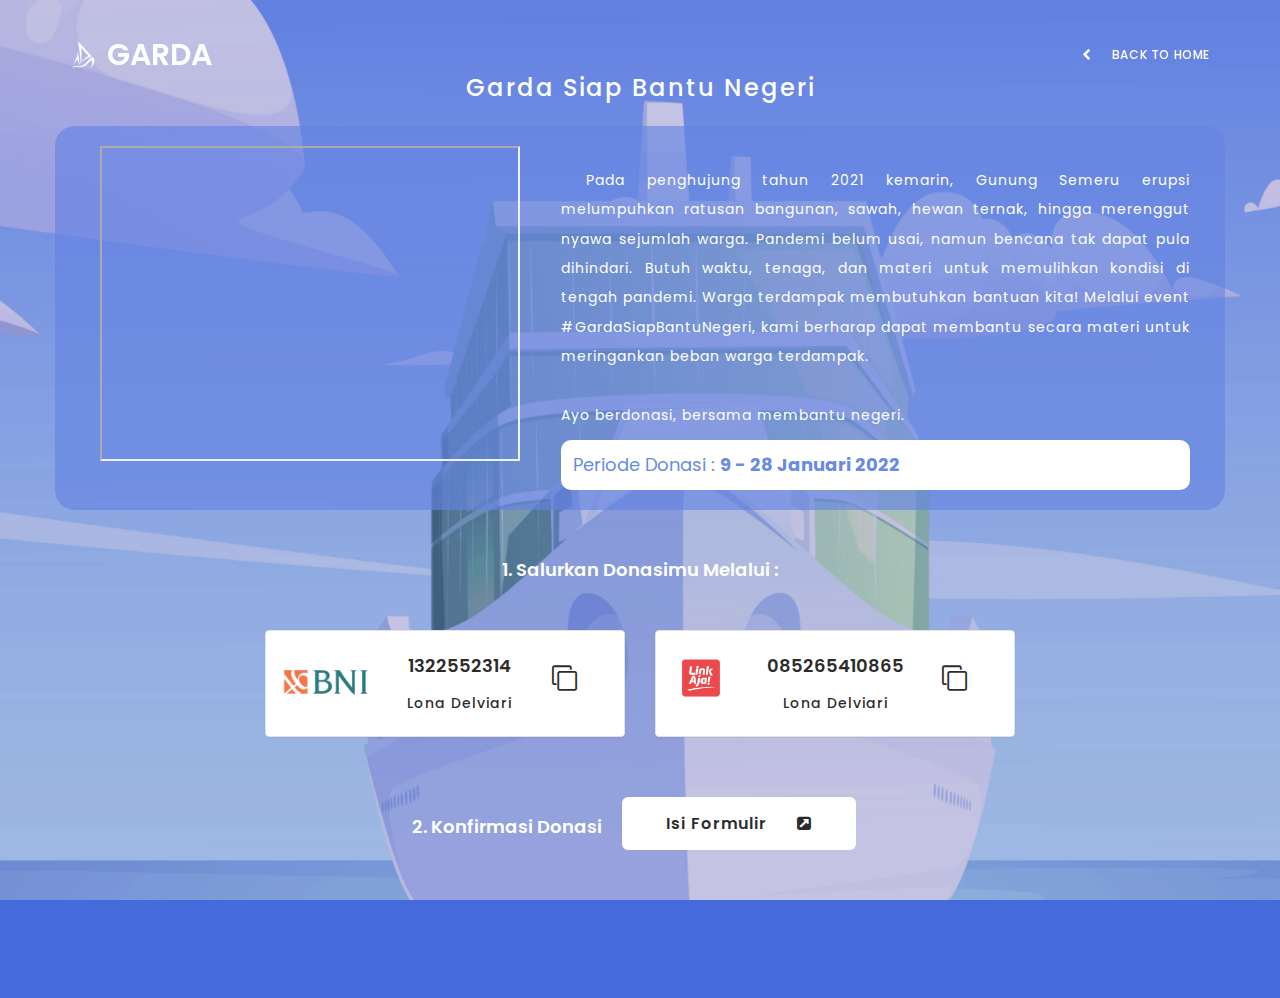
==== commit 5a717c4c: "fix" ====
--- a/charity.html
+++ b/charity.html
@@ -102,8 +102,7 @@
 						Ayo berdonasi, bersama membantu negeri.
 					</h5>
 					<div style="padding:12px;background-color: white;text-align: left;font-size: 18px; border-radius: 10px;">
-						<span style="color:#4B75DA;">Periode Donasi: <br><b>9 Januari 2022 - 28 Januari</b>
-							2022</span>
+						<span style="color:#4B75DA;">Periode Donasi : <b>9 - 28 Januari 2022</b></span>
 					</div>
 				</div>
 			</div>
@@ -150,27 +149,8 @@
 
 			<div style="margin-top: 50px; display: inline-flex;">
 				<h4>2. Konfirmasi Donasi</h4>
-				<a href="" class="btn btn-lg btn-default btn-circle" style="background-color: white; color: black; margin-top: -10px; margin-left: 20px;"
+				<a href="https://docs.google.com/forms/d/e/1FAIpQLSf9d6hhLOLwMTZBYLbfymgB_W7t_YRHfVj5omW52-NatpMw-Q/viewform" class="btn btn-lg btn-default btn-circle" style="background-color: white; color: black; margin-top: -10px; margin-left: 20px;"
 					>Isi Formulir<span class="fa fa-external-link-square" style="margin-left: 30px;"></span></a>
-			</div>
-		</div>
-	</section>
-	<section id="journey" class="parallax-section text-white" style="background-image: url('images/bg6.jpg');">
-		<h2 style="margin-bottom: 30px;">Follow Us</h2>
-		<div class="container">
-			<div class="row">
-				<div class="col-md-12 col-sm-12 wow">
-					<div class="section-title" style="display: inline-flex; text-align: center;">
-						<a href="https://www.instagram.com/gptp14telkom/"><span class="fa fa-instagram"
-								style="font-size: 4rem; color: white; margin-left: 25px; margin-right: 25px;"></span></a>
-						<a href="https://www.youtube.com/channel/UCZ8bjBf45JQKaBZVplaWIbQ"><span
-								class="fa fa-youtube-play"
-								style="font-size: 4rem; color: white; margin-left: 25px; margin-right: 25px;"></span></a>
-						<a href="https://www.tiktok.com/@gptp14telkom"><img src="images/tiktok.png"
-								class="img-responsive"
-								style="max-height: 3.3rem; width: auto; margin-left: 25px; margin-right: 25px;"></span></a>
-					</div>
-				</div>
 			</div>
 		</div>
 	</section>
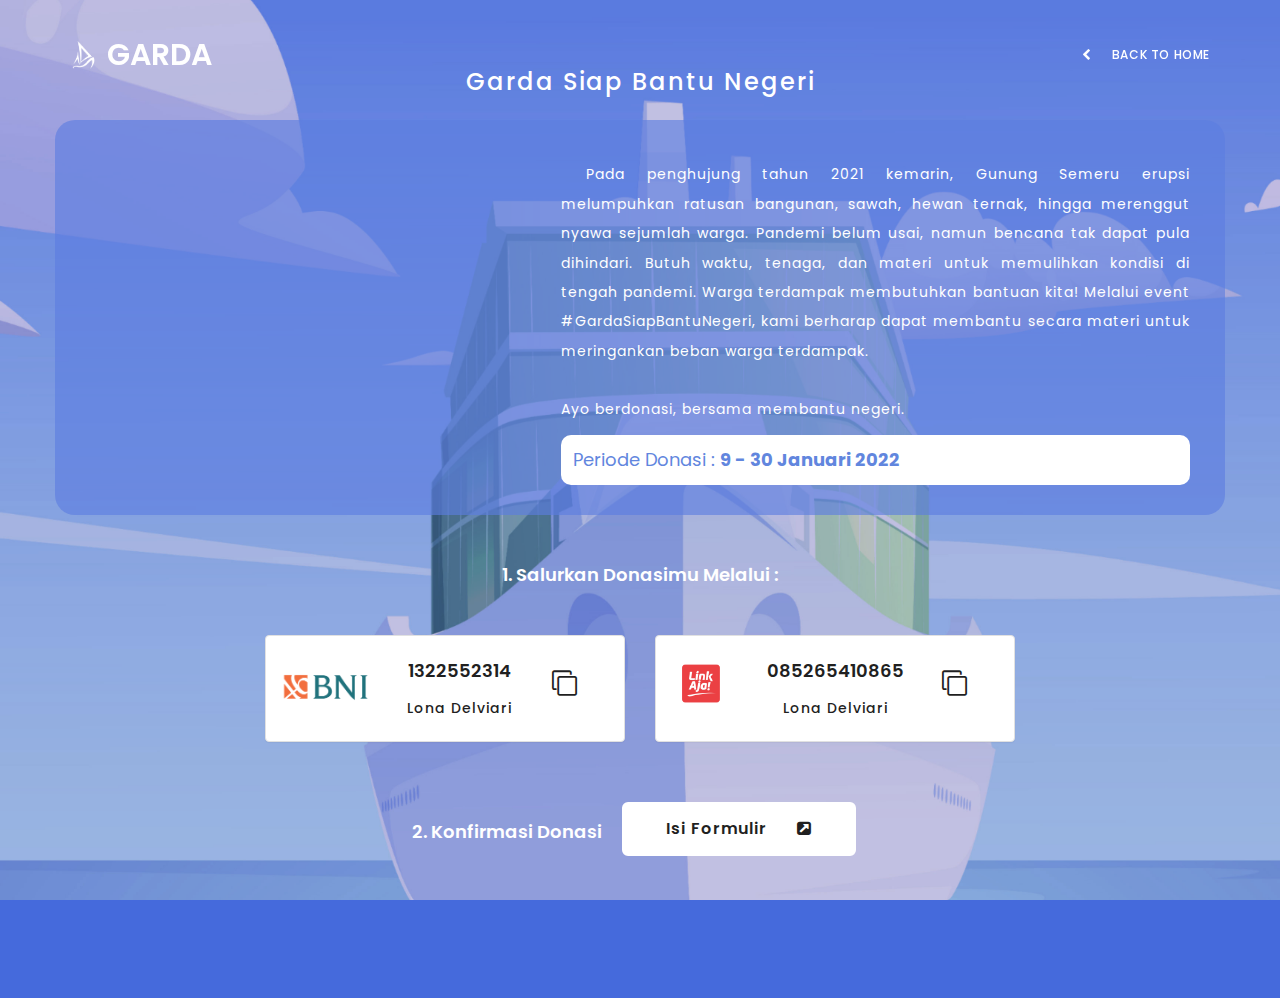
==== commit 5fafc392: "fix: malem 11:03" ====
--- a/charity.html
+++ b/charity.html
@@ -18,6 +18,8 @@
 	<link rel="stylesheet" href="css/font-awesome.min.css">
 	<link rel="stylesheet" href="css/owl.theme.css">
 	<link rel="stylesheet" href="css/owl.carousel.css">
+	<link rel="stylesheet" href="js/noty/noty.css">
+
 
 	<!-- Main css -->
 	<link rel="stylesheet" href="css/style.css">
@@ -83,13 +85,12 @@
 	<!-- =========================
     INTRO SECTION   
 ============================== -->
-	<section id="intro" class="parallax-section">
+	<section id="intro" >
 		<div class="container">
 			<h3 style="margin-bottom: 20px;">Garda Siap Bantu Negeri</h3>
 			<div class="row" style="padding:20px;background-color: #456bdca2;border-radius: 20px;">
 				<div class="col-md-5">
-					<iframe width="420" height="315" src="https://www.youtube.com/embed/tgbNymZ7vqY">
-					</iframe>
+					<iframe width="200" height="350" src="https://www.youtube.com/embed/yCdgjj-VNG4?autoplay=1&loop=1" title="YouTube video player" frameborder="0" allow="accelerometer; autoplay; clipboard-write; encrypted-media; gyroscope; picture-in-picture" allowfullscreen></iframe>
 				</div>
 				<div class=" col-md-7">
 					<h5 class="text-white" style="text-align: justify; text-indent: 25px; line-height: 2.1; font-weight: normal;">
@@ -102,7 +103,7 @@
 						Ayo berdonasi, bersama membantu negeri.
 					</h5>
 					<div style="padding:12px;background-color: white;text-align: left;font-size: 18px; border-radius: 10px;">
-						<span style="color:#4B75DA;">Periode Donasi : <b>9 - 28 Januari 2022</b></span>
+						<span style="color:#4B75DA;">Periode Donasi : <b>9 - 30 Januari 2022</b></span>
 					</div>
 				</div>
 			</div>
@@ -121,7 +122,7 @@
 									<h5>Lona Delviari</h5>
 								</div>
 								<div class="col-md-2">
-									<span class="fa fa-clone" style="font-size: 25px; margin-top: 20px;"></span>
+									<span class="fa fa-clone cursoron" style="font-size: 25px; margin-top: 20px;" onclick="copyToClipboard('1322552314')"></span>
 								</div>
 							</div>
 						</div>
@@ -139,7 +140,7 @@
 									<h5>Lona Delviari</h5>
 								</div>
 								<div class="col-md-2">
-									<span class="fa fa-clone" style="font-size: 25px; margin-top: 20px;"></span>
+									<span class="fa fa-clone cursoron" style="font-size: 25px; margin-top: 20px;" onclick="copyToClipboard('085265410865')"></span>
 								</div>
 							</div>
 						</div>
@@ -193,6 +194,21 @@
 	<script src="js/smoothscroll.js"></script>
 	<script src="js/wow.min.js"></script>
 	<script src="js/custom.js"></script>
+	<script src="js/noty/noty.js" type="text/javascript"></script>
+
+	<script>
+    function copyToClipboard(a) {
+        share_url = a;
+        navigator.clipboard.writeText(share_url);
+        new Noty({
+            type: 'alert',
+            layout: 'topRight',
+            text: 'Link copied to clipboard',
+            progressBar: false,
+        }).show();
+    }
+
+	</script>
 
 </body>
 
--- a/js/noty/noty.css
+++ b/js/noty/noty.css
@@ -0,0 +1,658 @@
+.noty_layout_mixin, #noty_layout__top, #noty_layout__topLeft, #noty_layout__topCenter, #noty_layout__topRight, #noty_layout__bottom, #noty_layout__bottomLeft, #noty_layout__bottomCenter, #noty_layout__bottomRight, #noty_layout__center, #noty_layout__centerLeft, #noty_layout__centerRight {
+  position: fixed;
+  margin: 0;
+  padding: 0;
+  z-index: 9999999;
+  -webkit-transform: translateZ(0) scale(1, 1);
+          transform: translateZ(0) scale(1, 1);
+  -webkit-backface-visibility: hidden;
+          backface-visibility: hidden;
+  -webkit-font-smoothing: subpixel-antialiased;
+  filter: blur(0);
+  -webkit-filter: blur(0);
+  max-width: 90%; }
+
+#noty_layout__top {
+  top: 0;
+  left: 5%;
+  width: 90%; }
+
+#noty_layout__topLeft {
+  top: 20px;
+  left: 20px;
+  width: 325px; }
+
+#noty_layout__topCenter {
+  top: 5%;
+  left: 50%;
+  width: 325px;
+  -webkit-transform: translate(-webkit-calc(-50% - .5px)) translateZ(0) scale(1, 1);
+          transform: translate(calc(-50% - .5px)) translateZ(0) scale(1, 1); }
+
+#noty_layout__topRight {
+  top: 20px;
+  right: 20px;
+  width: 325px; }
+
+#noty_layout__bottom {
+  bottom: 0;
+  left: 5%;
+  width: 90%; }
+
+#noty_layout__bottomLeft {
+  bottom: 20px;
+  left: 20px;
+  width: 325px; }
+
+#noty_layout__bottomCenter {
+  bottom: 5%;
+  left: 50%;
+  width: 325px;
+  -webkit-transform: translate(-webkit-calc(-50% - .5px)) translateZ(0) scale(1, 1);
+          transform: translate(calc(-50% - .5px)) translateZ(0) scale(1, 1); }
+
+#noty_layout__bottomRight {
+  bottom: 20px;
+  right: 0px;
+  width: 335px; }
+
+#noty_layout__bottomRight img, #wadah_TM img, #myTM img{
+	width:100% !important;
+	height:auto !important;
+}
+
+#noty_layout__center {
+  top: 50%;
+  left: 50%;
+  width: 325px;
+  -webkit-transform: translate(-webkit-calc(-50% - .5px), -webkit-calc(-50% - .5px)) translateZ(0) scale(1, 1);
+          transform: translate(calc(-50% - .5px), calc(-50% - .5px)) translateZ(0) scale(1, 1); }
+
+#noty_layout__centerLeft {
+  top: 50%;
+  left: 20px;
+  width: 325px;
+  -webkit-transform: translate(0, -webkit-calc(-50% - .5px)) translateZ(0) scale(1, 1);
+          transform: translate(0, calc(-50% - .5px)) translateZ(0) scale(1, 1); }
+
+#noty_layout__centerRight {
+  top: 50%;
+  right: 20px;
+  width: 325px;
+  -webkit-transform: translate(0, -webkit-calc(-50% - .5px)) translateZ(0) scale(1, 1);
+          transform: translate(0, calc(-50% - .5px)) translateZ(0) scale(1, 1); }
+
+.noty_progressbar {
+  display: none; }
+
+.noty_has_timeout.noty_has_progressbar .noty_progressbar {
+  display: block;
+  position: absolute;
+  left: 0;
+  bottom: 0;
+  height: 3px;
+  width: 100%;
+  background-color: #D41100;
+  /* opacity: 0.2; */
+  filter: alpha(opacity=10); }
+
+.noty_bar {
+  -webkit-backface-visibility: hidden;
+  -webkit-transform: translate(0, 0) translateZ(0) scale(1, 1);
+  -ms-transform: translate(0, 0) scale(1, 1);
+      transform: translate(0, 0) scale(1, 1);
+  -webkit-font-smoothing: subpixel-antialiased;
+  overflow: hidden; }
+
+.noty_effects_open {
+  opacity: 0;
+  -webkit-transform: translate(50%);
+      -ms-transform: translate(50%);
+          transform: translate(50%);
+  -webkit-animation: noty_anim_in 0.5s cubic-bezier(0.68, -0.55, 0.265, 1.55);
+          animation: noty_anim_in 0.5s cubic-bezier(0.68, -0.55, 0.265, 1.55);
+  -webkit-animation-fill-mode: forwards;
+          animation-fill-mode: forwards; }
+
+.noty_effects_close {
+  -webkit-animation: noty_anim_out 0.5s cubic-bezier(0.68, -0.55, 0.265, 1.55);
+          animation: noty_anim_out 0.5s cubic-bezier(0.68, -0.55, 0.265, 1.55);
+  -webkit-animation-fill-mode: forwards;
+          animation-fill-mode: forwards; }
+
+.noty_fix_effects_height {
+  -webkit-animation: noty_anim_height 75ms ease-out;
+          animation: noty_anim_height 75ms ease-out; }
+
+.noty_close_with_click {
+  cursor: pointer; }
+
+.noty_close_button {
+  position: absolute;
+  top: 2px;
+  right: 2px;
+  font-weight: bold;
+  width: 20px;
+  height: 20px;
+  text-align: center;
+  line-height: 20px;
+  background-color: rgba(0, 0, 0, 0.05);
+  border-radius: 2px;
+  cursor: pointer;
+  -webkit-transition: all .2s ease-out;
+  transition: all .2s ease-out; }
+
+.noty_close_button:hover {
+  background-color: rgba(0, 0, 0, 0.1); }
+
+.noty_modal {
+  position: fixed;
+  width: 100%;
+  height: 100%;
+  background-color: #000;
+  z-index: 10000;
+  opacity: .3;
+  left: 0;
+  top: 0; }
+
+.noty_modal.noty_modal_open {
+  opacity: 0;
+  -webkit-animation: noty_modal_in .3s ease-out;
+          animation: noty_modal_in .3s ease-out; }
+
+.noty_modal.noty_modal_close {
+  -webkit-animation: noty_modal_out .3s ease-out;
+          animation: noty_modal_out .3s ease-out;
+  -webkit-animation-fill-mode: forwards;
+          animation-fill-mode: forwards; }
+
+@-webkit-keyframes noty_modal_in {
+  100% {
+    opacity: .3; } }
+
+@keyframes noty_modal_in {
+  100% {
+    opacity: .3; } }
+
+@-webkit-keyframes noty_modal_out {
+  100% {
+    opacity: 0; } }
+
+@keyframes noty_modal_out {
+  100% {
+    opacity: 0; } }
+
+@keyframes noty_modal_out {
+  100% {
+    opacity: 0; } }
+
+@-webkit-keyframes noty_anim_in {
+  100% {
+    -webkit-transform: translate(0);
+            transform: translate(0);
+    opacity: 1; } }
+
+@keyframes noty_anim_in {
+  100% {
+    -webkit-transform: translate(0);
+            transform: translate(0);
+    opacity: 1; } }
+
+@-webkit-keyframes noty_anim_out {
+  100% {
+    -webkit-transform: translate(50%);
+            transform: translate(50%);
+    opacity: 0; } }
+
+@keyframes noty_anim_out {
+  100% {
+    -webkit-transform: translate(50%);
+            transform: translate(50%);
+    opacity: 0; } }
+
+@-webkit-keyframes noty_anim_height {
+  100% {
+    height: 0; } }
+
+@keyframes noty_anim_height {
+  100% {
+    height: 0; } }
+
+.noty_theme__relax.noty_bar {
+  margin: 4px 0;
+  overflow: hidden;
+  border-radius: 2px;
+  position: relative; }
+  .noty_theme__relax.noty_bar .noty_body {
+    padding: 10px; }
+  .noty_theme__relax.noty_bar .noty_buttons {
+    border-top: 1px solid #e7e7e7;
+    padding: 5px 10px; }
+
+.noty_theme__relax.noty_type__alert,
+.noty_theme__relax.noty_type__notification {
+  background-color: #fff;
+  border: 1px solid #dedede;
+  color: #444; }
+
+.noty_theme__relax.noty_type__warning {
+  background-color: #FFEAA8;
+  border: 1px solid #FFC237;
+  color: #826200; }
+  .noty_theme__relax.noty_type__warning .noty_buttons {
+    border-color: #dfaa30; }
+
+.noty_theme__relax.noty_type__error {
+  background-color: #FF8181;
+  border: 1px solid #e25353;
+  color: #FFF; }
+  .noty_theme__relax.noty_type__error .noty_buttons {
+    border-color: darkred; }
+
+.noty_theme__relax.noty_type__info,
+.noty_theme__relax.noty_type__information {
+  background-color: #78C5E7;
+  border: 1px solid #3badd6;
+  color: #FFF; }
+  .noty_theme__relax.noty_type__info .noty_buttons,
+  .noty_theme__relax.noty_type__information .noty_buttons {
+    border-color: #0B90C4; }
+
+.noty_theme__relax.noty_type__success {
+  background-color: #BCF5BC;
+  border: 1px solid #7cdd77;
+  color: darkgreen; }
+  .noty_theme__relax.noty_type__success .noty_buttons {
+    border-color: #50C24E; }
+
+.noty_theme__metroui.noty_bar {
+  margin: 4px 0;
+  overflow: hidden;
+  position: relative;
+  box-shadow: rgba(0, 0, 0, 0.298039) 0 0 5px 0; }
+  .noty_theme__metroui.noty_bar .noty_progressbar {
+    position: absolute;
+    left: 0;
+    bottom: 0;
+    height: 3px;
+    width: 100%;
+    background-color: #000;
+    opacity: 0.2;
+    filter: alpha(opacity=20); }
+  .noty_theme__metroui.noty_bar .noty_body {
+    padding: 1.25em;
+    font-size: 14px; }
+  .noty_theme__metroui.noty_bar .noty_buttons {
+    padding: 0 10px .5em 10px; }
+
+.noty_theme__metroui.noty_type__alert,
+.noty_theme__metroui.noty_type__notification {
+  background-color: #fff;
+  color: #1d1d1d; }
+
+.noty_theme__metroui.noty_type__warning {
+  background-color: #FA6800;
+  color: #fff; }
+
+.noty_theme__metroui.noty_type__error {
+  background-color: #CE352C;
+  color: #FFF; }
+
+.noty_theme__metroui.noty_type__info,
+.noty_theme__metroui.noty_type__information {
+  background-color: #1BA1E2;
+  color: #FFF; }
+
+.noty_theme__metroui.noty_type__success {
+  background-color: #60A917;
+  color: #fff; }
+
+.noty_bar{
+  box-shadow: 0px 0px 5px #D1D1D1;
+  }
+.noty_theme__mint.noty_bar {
+  margin: 4px 0;
+  overflow: hidden;
+  border-radius: 2px;
+  position: relative; }
+  .noty_theme__mint.noty_bar .noty_body {
+	padding: 10px;
+    font-size: 14px; }
+  .noty_theme__mint.noty_bar .noty_buttons {
+    padding: 10px; }
+
+.noty_theme__mint.noty_type__alert,
+.noty_theme__mint.noty_type__notification {
+  background-color: #fff;
+  border-bottom: 1px solid #D1D1D1;
+  color: #2F2F2F; }
+
+.noty_theme__mint.noty_type__warning {
+  background-color: #FFAE42;
+  border-bottom: 1px solid #E89F3C;
+  color: #fff; }
+
+.noty_theme__mint.noty_type__error {
+  background-color: #DE636F;
+  border-bottom: 1px solid #CA5A65;
+  color: #fff; }
+
+.noty_theme__mint.noty_type__info,
+.noty_theme__mint.noty_type__information {
+  background-color: #7F7EFF;
+  border-bottom: 1px solid #7473E8;
+  color: #fff; }
+
+.noty_theme__mint.noty_type__success {
+  background-color: #AFC765;
+  border-bottom: 1px solid #A0B55C;
+  color: #fff; }
+
+.noty_theme__sunset.noty_bar {
+  margin: 4px 0;
+  overflow: hidden;
+  border-radius: 2px;
+  position: relative; }
+  .noty_theme__sunset.noty_bar .noty_body {
+    padding: 10px;
+    font-size: 14px;
+    text-shadow: 1px 1px 1px rgba(0, 0, 0, 0.1); }
+  .noty_theme__sunset.noty_bar .noty_buttons {
+    padding: 10px; }
+
+.noty_theme__sunset.noty_type__alert,
+.noty_theme__sunset.noty_type__notification {
+  background-color: #073B4C;
+  color: #fff; }
+  .noty_theme__sunset.noty_type__alert .noty_progressbar,
+  .noty_theme__sunset.noty_type__notification .noty_progressbar {
+    background-color: #fff; }
+
+.noty_theme__sunset.noty_type__warning {
+  background-color: #FFD166;
+  color: #fff; }
+
+.noty_theme__sunset.noty_type__error {
+  background-color: #EF476F;
+  color: #fff; }
+  .noty_theme__sunset.noty_type__error .noty_progressbar {
+    opacity: .4; }
+
+.noty_theme__sunset.noty_type__info,
+.noty_theme__sunset.noty_type__information {
+  background-color: #118AB2;
+  color: #fff; }
+  .noty_theme__sunset.noty_type__info .noty_progressbar,
+  .noty_theme__sunset.noty_type__information .noty_progressbar {
+    opacity: .6; }
+
+.noty_theme__sunset.noty_type__success {
+  background-color: #06D6A0;
+  color: #fff; }
+
+.noty_theme__bootstrap-v3.noty_bar {
+  margin: 4px 0;
+  overflow: hidden;
+  position: relative;
+  border: 1px solid transparent;
+  border-radius: 4px; }
+  .noty_theme__bootstrap-v3.noty_bar .noty_body {
+    padding: 15px; }
+  .noty_theme__bootstrap-v3.noty_bar .noty_buttons {
+    padding: 10px; }
+  .noty_theme__bootstrap-v3.noty_bar .noty_close_button {
+    font-size: 21px;
+    font-weight: 700;
+    line-height: 1;
+    color: #000;
+    text-shadow: 0 1px 0 #fff;
+    filter: alpha(opacity=20);
+    opacity: .2;
+    background: transparent; }
+  .noty_theme__bootstrap-v3.noty_bar .noty_close_button:hover {
+    background: transparent;
+    text-decoration: none;
+    cursor: pointer;
+    filter: alpha(opacity=50);
+    opacity: .5; }
+
+.noty_theme__bootstrap-v3.noty_type__alert,
+.noty_theme__bootstrap-v3.noty_type__notification {
+  background-color: #fff;
+  color: inherit; }
+
+.noty_theme__bootstrap-v3.noty_type__warning {
+  background-color: #fcf8e3;
+  color: #8a6d3b;
+  border-color: #faebcc; }
+
+.noty_theme__bootstrap-v3.noty_type__error {
+  background-color: #f2dede;
+  color: #a94442;
+  border-color: #ebccd1; }
+
+.noty_theme__bootstrap-v3.noty_type__info,
+.noty_theme__bootstrap-v3.noty_type__information {
+  background-color: #d9edf7;
+  color: #31708f;
+  border-color: #bce8f1; }
+
+.noty_theme__bootstrap-v3.noty_type__success {
+  background-color: #dff0d8;
+  color: #3c763d;
+  border-color: #d6e9c6; }
+
+.noty_theme__bootstrap-v4.noty_bar {
+  margin: 4px 0;
+  overflow: hidden;
+  position: relative;
+  border: 1px solid transparent;
+  border-radius: .25rem; }
+  .noty_theme__bootstrap-v4.noty_bar .noty_body {
+    padding: .75rem 1.25rem; }
+  .noty_theme__bootstrap-v4.noty_bar .noty_buttons {
+    padding: 10px; }
+  .noty_theme__bootstrap-v4.noty_bar .noty_close_button {
+    font-size: 1.5rem;
+    font-weight: 700;
+    line-height: 1;
+    color: #000;
+    text-shadow: 0 1px 0 #fff;
+    filter: alpha(opacity=20);
+    opacity: .5;
+    background: transparent; }
+  .noty_theme__bootstrap-v4.noty_bar .noty_close_button:hover {
+    background: transparent;
+    text-decoration: none;
+    cursor: pointer;
+    filter: alpha(opacity=50);
+    opacity: .75; }
+
+.noty_theme__bootstrap-v4.noty_type__alert,
+.noty_theme__bootstrap-v4.noty_type__notification {
+  background-color: #fff;
+  color: inherit; }
+
+.noty_theme__bootstrap-v4.noty_type__warning {
+  background-color: #fcf8e3;
+  color: #8a6d3b;
+  border-color: #faebcc; }
+
+.noty_theme__bootstrap-v4.noty_type__error {
+  background-color: #f2dede;
+  color: #a94442;
+  border-color: #ebccd1; }
+
+.noty_theme__bootstrap-v4.noty_type__info,
+.noty_theme__bootstrap-v4.noty_type__information {
+  background-color: #d9edf7;
+  color: #31708f;
+  border-color: #bce8f1; }
+
+.noty_theme__bootstrap-v4.noty_type__success {
+  background-color: #dff0d8;
+  color: #3c763d;
+  border-color: #d6e9c6; }
+
+.noty_theme__semanticui.noty_bar {
+  margin: 4px 0;
+  overflow: hidden;
+  position: relative;
+  border: 1px solid transparent;
+  font-size: 1em;
+  border-radius: .28571429rem;
+  box-shadow: 0 0 0 1px rgba(34, 36, 38, 0.22) inset, 0 0 0 0 transparent; }
+  .noty_theme__semanticui.noty_bar .noty_body {
+    padding: 1em 1.5em;
+    line-height: 1.4285em; }
+  .noty_theme__semanticui.noty_bar .noty_buttons {
+    padding: 10px; }
+
+.noty_theme__semanticui.noty_type__alert,
+.noty_theme__semanticui.noty_type__notification {
+  background-color: #f8f8f9;
+  color: rgba(0, 0, 0, 0.87); }
+
+.noty_theme__semanticui.noty_type__warning {
+  background-color: #fffaf3;
+  color: #573a08;
+  box-shadow: 0 0 0 1px #c9ba9b inset, 0 0 0 0 transparent; }
+
+.noty_theme__semanticui.noty_type__error {
+  background-color: #fff6f6;
+  color: #9f3a38;
+  box-shadow: 0 0 0 1px #e0b4b4 inset, 0 0 0 0 transparent; }
+
+.noty_theme__semanticui.noty_type__info,
+.noty_theme__semanticui.noty_type__information {
+  background-color: #f8ffff;
+  color: #276f86;
+  box-shadow: 0 0 0 1px #a9d5de inset, 0 0 0 0 transparent; }
+
+.noty_theme__semanticui.noty_type__success {
+  background-color: #fcfff5;
+  color: #2c662d;
+  box-shadow: 0 0 0 1px #a3c293 inset, 0 0 0 0 transparent; }
+
+.noty_theme__nest.noty_bar {
+  margin: 0 0 15px 0;
+  overflow: hidden;
+  border-radius: 2px;
+  position: relative;
+  box-shadow: rgba(0, 0, 0, 0.098039) 5px 4px 10px 0; }
+  .noty_theme__nest.noty_bar .noty_body {
+    padding: 10px;
+    font-size: 14px;
+    text-shadow: 1px 1px 1px rgba(0, 0, 0, 0.1); }
+  .noty_theme__nest.noty_bar .noty_buttons {
+    padding: 10px; }
+
+.noty_layout .noty_theme__nest.noty_bar {
+  z-index: 5; }
+
+.noty_layout .noty_theme__nest.noty_bar:nth-child(2) {
+  position: absolute;
+  top: 0;
+  margin-top: 4px;
+  margin-right: -4px;
+  margin-left: 4px;
+  z-index: 4;
+  width: 100%; }
+
+.noty_layout .noty_theme__nest.noty_bar:nth-child(3) {
+  position: absolute;
+  top: 0;
+  margin-top: 8px;
+  margin-right: -8px;
+  margin-left: 8px;
+  z-index: 3;
+  width: 100%; }
+
+.noty_layout .noty_theme__nest.noty_bar:nth-child(4) {
+  position: absolute;
+  top: 0;
+  margin-top: 12px;
+  margin-right: -12px;
+  margin-left: 12px;
+  z-index: 2;
+  width: 100%; }
+
+.noty_layout .noty_theme__nest.noty_bar:nth-child(5) {
+  position: absolute;
+  top: 0;
+  margin-top: 16px;
+  margin-right: -16px;
+  margin-left: 16px;
+  z-index: 1;
+  width: 100%; }
+
+.noty_layout .noty_theme__nest.noty_bar:nth-child(n+6) {
+  position: absolute;
+  top: 0;
+  margin-top: 20px;
+  margin-right: -20px;
+  margin-left: 20px;
+  z-index: -1;
+  width: 100%; }
+
+#noty_layout__bottomLeft .noty_theme__nest.noty_bar:nth-child(2),
+#noty_layout__topLeft .noty_theme__nest.noty_bar:nth-child(2) {
+  margin-top: 4px;
+  margin-left: -4px;
+  margin-right: 4px; }
+
+#noty_layout__bottomLeft .noty_theme__nest.noty_bar:nth-child(3),
+#noty_layout__topLeft .noty_theme__nest.noty_bar:nth-child(3) {
+  margin-top: 8px;
+  margin-left: -8px;
+  margin-right: 8px; }
+
+#noty_layout__bottomLeft .noty_theme__nest.noty_bar:nth-child(4),
+#noty_layout__topLeft .noty_theme__nest.noty_bar:nth-child(4) {
+  margin-top: 12px;
+  margin-left: -12px;
+  margin-right: 12px; }
+
+#noty_layout__bottomLeft .noty_theme__nest.noty_bar:nth-child(5),
+#noty_layout__topLeft .noty_theme__nest.noty_bar:nth-child(5) {
+  margin-top: 16px;
+  margin-left: -16px;
+  margin-right: 16px; }
+
+#noty_layout__bottomLeft .noty_theme__nest.noty_bar:nth-child(n+6),
+#noty_layout__topLeft .noty_theme__nest.noty_bar:nth-child(n+6) {
+  margin-top: 20px;
+  margin-left: -20px;
+  margin-right: 20px; }
+
+.noty_theme__nest.noty_type__alert,
+.noty_theme__nest.noty_type__notification {
+  background-color: #073B4C;
+  color: #fff; }
+  .noty_theme__nest.noty_type__alert .noty_progressbar,
+  .noty_theme__nest.noty_type__notification .noty_progressbar {
+    background-color: #fff; }
+
+.noty_theme__nest.noty_type__warning {
+  background-color: #FFD166;
+  color: #fff; }
+
+.noty_theme__nest.noty_type__error {
+  background-color: #EF476F;
+  color: #fff; }
+  .noty_theme__nest.noty_type__error .noty_progressbar {
+    opacity: .4; }
+
+.noty_theme__nest.noty_type__info,
+.noty_theme__nest.noty_type__information {
+  background-color: #118AB2;
+  color: #fff; }
+  .noty_theme__nest.noty_type__info .noty_progressbar,
+  .noty_theme__nest.noty_type__information .noty_progressbar {
+    opacity: .6; }
+
+.noty_theme__nest.noty_type__success {
+  background-color: #06D6A0;
+  color: #fff; }
+
+/*# sourceMappingURL=noty.css.map*/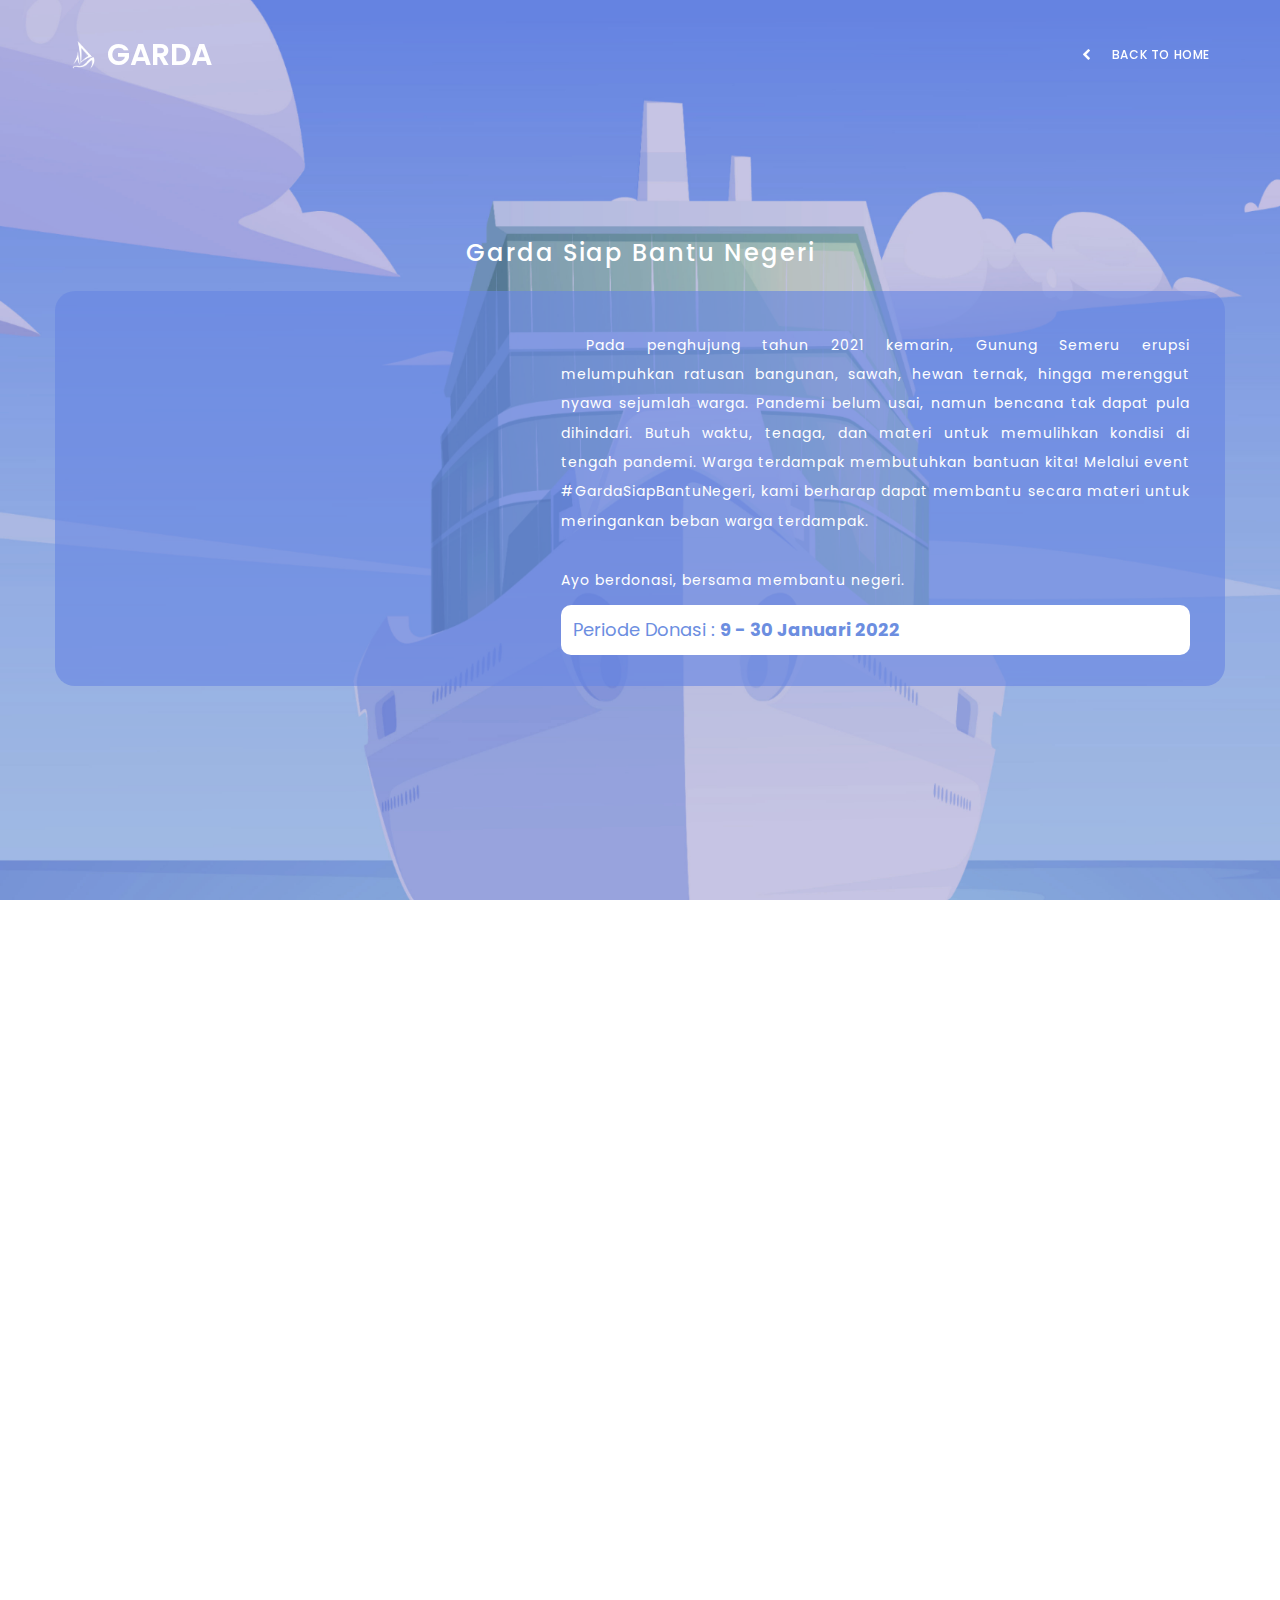
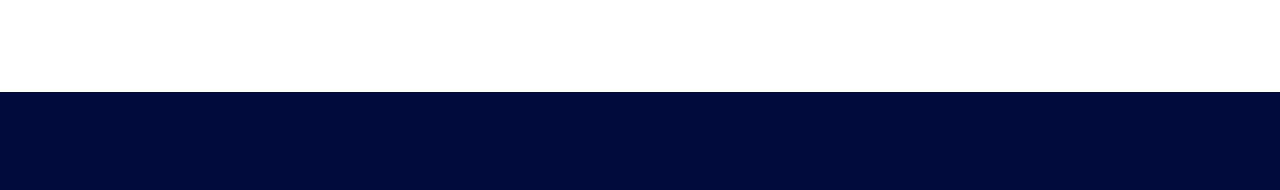
==== commit d9119663: "fix: many bugs" ====
--- a/charity.html
+++ b/charity.html
@@ -64,7 +64,7 @@
 					<span class="icon icon-bar"></span>
 					<span class="icon icon-bar"></span>
 				</button>
-				<a href="#" class="navbar-brand d-flex d-flex-inline" style="display:inline-flex;">
+				<a href="index.html" class="navbar-brand d-flex d-flex-inline" style="display:inline-flex;">
 					<img class="nav-logo" src="images/head_garda.png" style="height: 29px; margin-right: 10px;" alt="">
 					<span>GARDA</span>
 				</a>
@@ -107,65 +107,81 @@
 					</div>
 				</div>
 			</div>
-
-			<h4 style="margin-top: 50px;">1. Salurkan Donasimu Melalui : </h4>
+		</div>
+	</section>
+<!-- =========================
+    OVERVIEW SECTION   
+============================== -->
+	<section id="overview" class="parallax-section text-white" style="background-image: url('images/bg2.jpg');">
+		<div class="container">
+
 			<div class="row">
-				<div class="col-md-4 col-sm-6 col-md-offset-2">
-					<div class="panel panel-default text-black" style="margin-top: 40px;">
-						<div class="panel-body">
+				<div class="col-md-12 col-sm-12 wow section-title">
+					<div class="section-title">
+						<h2>Charity</h2>
+						<hr>
+						<div class="row" style="margin-top:20px;">
+							<h4 style="margin-top: 50px;">1. Salurkan Donasimu Melalui : </h4>
 							<div class="row">
-								<div class="col-md-4">
-									<img src="images/bni.png" class="img-responsive" style=" margin-top: 18px;">
+								<div class="col-md-4 col-sm-6 col-md-offset-2">
+									<div class="panel panel-default text-black" style="margin-top: 40px;">
+										<div class="panel-body">
+											<div class="row">
+												<div class="col-md-4">
+													<img src="images/bni.png" class="img-responsive" style=" margin-top: 18px;">
+												</div>
+												<div class="col-md-5">
+													<h4>1322552314</h4>
+													<h5>Lona Delviari</h5>
+												</div>
+												<div class="col-md-2">
+													<span class="fa fa-clone cursoron" style="font-size: 25px; margin-top: 20px;" onclick="copyToClipboard('1322552314')"></span>
+												</div>
+											</div>
+										</div>
+									</div>
 								</div>
-								<div class="col-md-5">
-									<h4>1322552314</h4>
-									<h5>Lona Delviari</h5>
+								<div class="col-md-4 col-sm-6">
+									<div class="panel panel-default text-black" style="margin-top: 40px;">
+										<div class="panel-body">
+											<div class="row">
+												<div class="col-md-3">
+													<img src="images/linkaja.png" class="img-responsive" style="margin-top: 10px;">
+												</div>
+												<div class="col-md-6">
+													<h4>085265410865</h4>
+													<h5>Lona Delviari</h5>
+												</div>
+												<div class="col-md-2">
+													<span class="fa fa-clone cursoron" style="font-size: 25px; margin-top: 20px;" onclick="copyToClipboard('085265410865')"></span>
+												</div>
+											</div>
+										</div>
+									</div>
 								</div>
-								<div class="col-md-2">
-									<span class="fa fa-clone cursoron" style="font-size: 25px; margin-top: 20px;" onclick="copyToClipboard('1322552314')"></span>
-								</div>
+							</div>
+
+							<div style="margin-top: 50px; display: inline-flex;">
+								<h4>2. Konfirmasi Donasi</h4>
+								<a href="https://docs.google.com/forms/d/e/1FAIpQLSf9d6hhLOLwMTZBYLbfymgB_W7t_YRHfVj5omW52-NatpMw-Q/viewform" class="btn btn-lg btn-default btn-circle" style="background-color: white; color: black; margin-top: -10px; margin-left: 20px;"
+									>Isi Formulir<span class="fa fa-external-link-square" style="margin-left: 30px;"></span></a>
 							</div>
 						</div>
 					</div>
 				</div>
-				<div class="col-md-4 col-sm-6">
-					<div class="panel panel-default text-black" style="margin-top: 40px;">
-						<div class="panel-body">
-							<div class="row">
-								<div class="col-md-3">
-									<img src="images/linkaja.png" class="img-responsive" style="margin-top: 10px;">
-								</div>
-								<div class="col-md-6">
-									<h4>085265410865</h4>
-									<h5>Lona Delviari</h5>
-								</div>
-								<div class="col-md-2">
-									<span class="fa fa-clone cursoron" style="font-size: 25px; margin-top: 20px;" onclick="copyToClipboard('085265410865')"></span>
-								</div>
-							</div>
-						</div>
-					</div>
-				</div>
-			</div>
-
-			<div style="margin-top: 50px; display: inline-flex;">
-				<h4>2. Konfirmasi Donasi</h4>
-				<a href="https://docs.google.com/forms/d/e/1FAIpQLSf9d6hhLOLwMTZBYLbfymgB_W7t_YRHfVj5omW52-NatpMw-Q/viewform" class="btn btn-lg btn-default btn-circle" style="background-color: white; color: black; margin-top: -10px; margin-left: 20px;"
-					>Isi Formulir<span class="fa fa-external-link-square" style="margin-left: 30px;"></span></a>
-			</div>
-		</div>
+			</div>
 	</section>
 
 	<!-- =========================
     FOOTER SECTION   
 ============================== -->
-		<footer style="background-color: #456adc;">
+		<footer style="background-color: #020C3D;">
 			<div class="container">
 				<div class="row" style="padding-top: 20px; padding-bottom: 20px;">
 					<div class="col-md-12 col-sm-12">
-						<p class="wow fadeInUp text-white" data-wow-delay="0.6s">Copyright &copy; 2022 - <b>Great People
-								Trainee Program XIV</b><br>
-							Web Developer & Web Design Team
+						<p class="wow fadeInUp text-white" data-wow-delay="0.6s">Copyright &copy; 2022 <br><b>Great People
+								Trainee Program XIV</b>
+							</p>
 					</div>
 				</div>
 			</div>
@@ -174,7 +190,6 @@
 
 	<!-- Back top -->
 	<a href="#back-top" class="go-top"><i class="fa fa-angle-up"></i></a>
-
 	<div class="modal fade" id="myModal" tabindex="-1" role="dialog" aria-labelledby="myModalLabel" aria-hidden="true">
 		<div class="modal-dialog">
 			<div class="modal-content">
@@ -183,6 +198,7 @@
 			</div><!-- /.modal-content -->
 		</div><!-- /.modal-dialog -->
 	</div><!-- /.modal -->
+	
 	<!-- =========================
      SCRIPTS   
 ============================== -->
--- a/css/style.css
+++ b/css/style.css
@@ -70,7 +70,8 @@
 }
 
 #detail, #video,
-#speakers, 
+#speakers,
+#exhibition, 
 #journey, 
 #program,
 #virtuals, 
@@ -80,7 +81,9 @@
 }
 
 #detail,
-#speakers,#journey, #virtuals, #overview,
+#speakers,
+#exhibition,
+#journey, #virtuals, #overview,
 footer {
   text-align: center;
 }
@@ -423,6 +426,41 @@
     padding-bottom: 22px;
 }
 /*---------------------------------------
+   exhibition section              
+-----------------------------------------*/
+#exhibition {
+    background: #f9f9f9;
+}
+
+#exhibition h3 {
+    font-size: 18px;
+    margin-bottom: 0px;
+}
+
+#exhibition h6 {
+  color: #666;
+  margin-top: 4px;
+}
+
+#exhibition img {
+  width: 100%;
+  max-width: 100%;
+  height: auto;
+}
+
+#exhibition .col-md-3 {
+    display: block;
+    width: 100%;
+    padding-top: 30px;
+    padding-bottom: 20px;
+    margin-bottom: 22px;
+}
+
+#exhibition .exhibition-wrapper {
+    background: #ffffff;
+    padding-bottom: 22px;
+}
+/*---------------------------------------
    journey section              
 -----------------------------------------*/
 #journey {
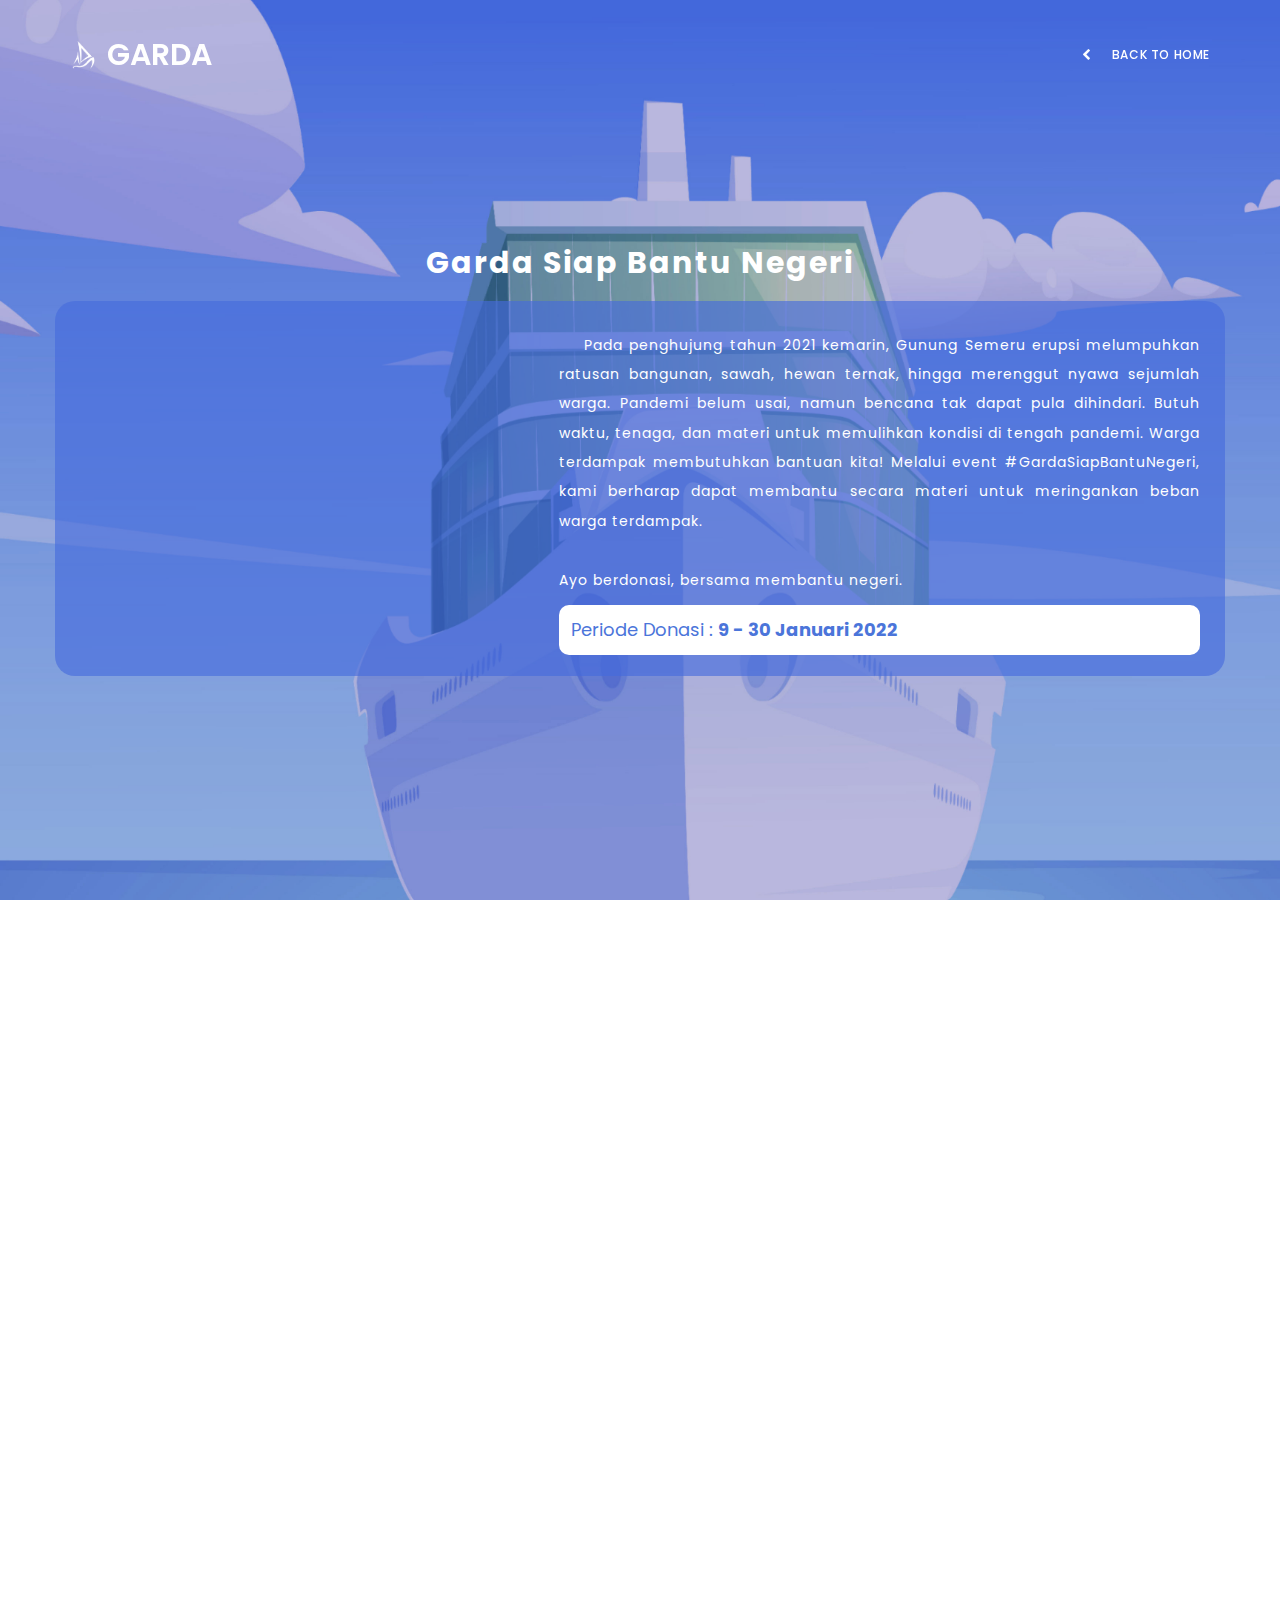
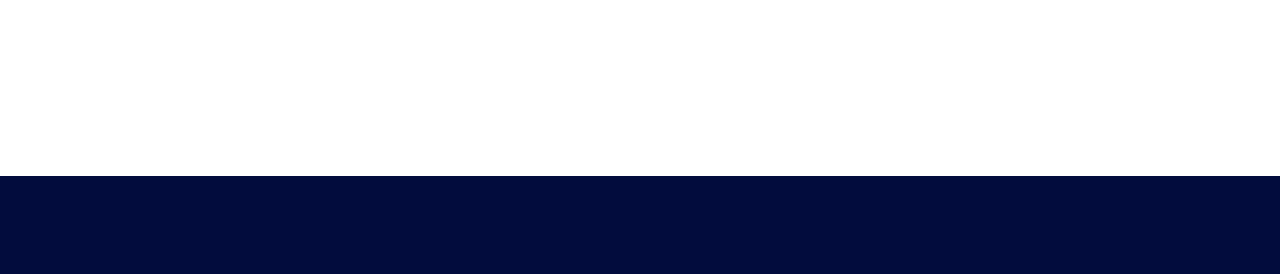
==== commit d88b7cae: "fix: new charity" ====
--- a/charity.html
+++ b/charity.html
@@ -22,7 +22,7 @@
 
 
 	<!-- Main css -->
-	<link rel="stylesheet" href="css/style.css">
+	<link rel="stylesheet" href="css/style2.css">
 
 	<style>
 		@media only screen and (min-width: 1000px) {
@@ -85,10 +85,10 @@
 	<!-- =========================
     INTRO SECTION   
 ============================== -->
-	<section id="intro" >
+	<section id="intro" class="parallax-section">
 		<div class="container">
-			<h3 style="margin-bottom: 20px;">Garda Siap Bantu Negeri</h3>
-			<div class="row" style="padding:20px;background-color: #456bdca2;border-radius: 20px;">
+			<h3 style="margin-bottom: 20px; font-weight: 700;font-size:30px;">Garda Siap Bantu Negeri</h3>
+			<div class="row" style="padding:10px; background-color: #456bdca2;border-radius: 20px;">
 				<div class="col-md-5">
 					<iframe width="200" height="350" src="https://www.youtube.com/embed/yCdgjj-VNG4?autoplay=1&loop=1" title="YouTube video player" frameborder="0" allow="accelerometer; autoplay; clipboard-write; encrypted-media; gyroscope; picture-in-picture" allowfullscreen></iframe>
 				</div>
@@ -117,14 +117,14 @@
 
 			<div class="row">
 				<div class="col-md-12 col-sm-12 wow section-title">
-					<div class="section-title">
+					<div class="section-title" style="margin-top:20px">
 						<h2>Charity</h2>
 						<hr>
 						<div class="row" style="margin-top:20px;">
 							<h4 style="margin-top: 50px;">1. Salurkan Donasimu Melalui : </h4>
 							<div class="row">
-								<div class="col-md-4 col-sm-6 col-md-offset-2">
-									<div class="panel panel-default text-black" style="margin-top: 40px;">
+								<div class="col-md-4 col-sm-6">
+									<div class="panel panel-default text-black" style="margin-top: 40px;margin-left:20px;margin-right:20px;">
 										<div class="panel-body">
 											<div class="row">
 												<div class="col-md-4">
@@ -142,7 +142,7 @@
 									</div>
 								</div>
 								<div class="col-md-4 col-sm-6">
-									<div class="panel panel-default text-black" style="margin-top: 40px;">
+									<div class="panel panel-default text-black" style="margin-top: 40px;margin-left:20px;margin-right:20px;">
 										<div class="panel-body">
 											<div class="row">
 												<div class="col-md-3">
@@ -159,11 +159,83 @@
 										</div>
 									</div>
 								</div>
+								<div class="col-md-4 col-sm-6">
+									<div class="panel panel-default text-black" style="margin-top: 40px;margin-left:20px;margin-right:20px;">
+										<div class="panel-body">
+											<div class="row">
+												<div class="col-md-3">
+													<img src="images/mandiri.png" class="img-responsive" style="margin-top: 38px;margin-left:10px;width:120%;">
+												</div>
+												<div class="col-md-6">
+													<h4>1400016940364</h4>
+													<h5>Indra Kusuma</h5>
+												</div>
+												<div class="col-md-2">
+													<span class="fa fa-clone cursoron" style="font-size: 25px; margin-top: 20px;" onclick="copyToClipboard('1400016940364')"></span>
+												</div>
+											</div>
+										</div>
+									</div>
+								</div>
+								<div class="col-md-4 col-sm-6">
+									<div class="panel panel-default text-black" style="margin-top: 40px;margin-left:20px;margin-right:20px;">
+										<div class="panel-body">
+											<div class="row">
+												<div class="col-md-3">
+													<img src="images/bri.png" class="img-responsive" style="margin-top: 10px;">
+												</div>
+												<div class="col-md-6">
+													<h4>550001013008535</h4>
+													<h5>Lona Delviari</h5>
+												</div>
+												<div class="col-md-2">
+													<span class="fa fa-clone cursoron" style="font-size: 25px; margin-top: 20px;" onclick="copyToClipboard('550001013008535')"></span>
+												</div>
+											</div>
+										</div>
+									</div>
+								</div>
+								<div class="col-md-4 col-sm-6">
+									<div class="panel panel-default text-black" style="margin-top: 40px;margin-left:20px;margin-right:20px;">
+										<div class="panel-body">
+											<div class="row">
+												<div class="col-md-3">
+													<img src="images/ovo.png" class="img-responsive" style="margin-top: 25px;">
+												</div>
+												<div class="col-md-6">
+													<h4>082232329429</h4>
+													<h5>Lona Delviari</h5>
+												</div>
+												<div class="col-md-2">
+													<span class="fa fa-clone cursoron" style="font-size: 25px; margin-top: 20px;" onclick="copyToClipboard('082232329429')"></span>
+												</div>
+											</div>
+										</div>
+									</div>
+								</div>
+								<div class="col-md-4 col-sm-6">
+									<div class="panel panel-default text-black" style="margin-top: 40px;margin-left:20px;margin-right:20px;">
+										<div class="panel-body">
+											<div class="row">
+												<div class="col-md-3">
+													<img src="images/bca.png" class="img-responsive" style="margin-top: 10px;">
+												</div>
+												<div class="col-md-6">
+													<h4>7772138060</h4>
+													<h5>Lanny Arthatika</h5>
+												</div>
+												<div class="col-md-2">
+													<span class="fa fa-clone cursoron" style="font-size: 25px; margin-top: 20px;" onclick="copyToClipboard('7772138060')"></span>
+												</div>
+											</div>
+										</div>
+									</div>
+								</div>
 							</div>
 
 							<div style="margin-top: 50px; display: inline-flex;">
 								<h4>2. Konfirmasi Donasi</h4>
-								<a href="https://docs.google.com/forms/d/e/1FAIpQLSf9d6hhLOLwMTZBYLbfymgB_W7t_YRHfVj5omW52-NatpMw-Q/viewform" class="btn btn-lg btn-default btn-circle" style="background-color: white; color: black; margin-top: -10px; margin-left: 20px;"
+								<a target="_blanl" href="https://docs.google.com/forms/d/e/1FAIpQLSf9d6hhLOLwMTZBYLbfymgB_W7t_YRHfVj5omW52-NatpMw-Q/viewform" class="btn btn-lg btn-default btn-circle" style="background-color: white; color: black; margin-top: -10px; margin-left: 20px;align-self: center;text-align: center;"
 									>Isi Formulir<span class="fa fa-external-link-square" style="margin-left: 30px;"></span></a>
 							</div>
 						</div>
--- a/css/style2.css
+++ b/css/style2.css
@@ -0,0 +1,955 @@
+/*
+
+New Event
+
+http://www.templatemo.com/tm-486-new-event
+
+*/
+
+body {
+		background: #ffffff;
+    font-family: 'Poppins', sans-serif;
+    font-style: normal;
+		font-weight: 400;
+}
+
+
+/*---------------------------------------
+    Typorgraphy              
+-----------------------------------------*/
+h1,h2,h3,h4,h5,h6 {
+  font-weight: 600;
+}
+
+h3,h5 {
+  font-weight: 500;
+}
+
+h1 {
+    font-size: 40px;
+    letter-spacing: 2px;
+}
+
+h2 {
+  font-size: 30px;
+  text-transform: uppercase;
+}
+
+h3 {
+  line-height: 36px;
+}
+
+h5 {
+    letter-spacing: 1px;
+    padding-top: 10px;
+}
+
+p {
+    color: #707070;
+    font-size: 14px;
+    line-height: 24px;
+}
+
+a {
+  text-decoration: none !important;
+  outline: none;
+}
+
+
+/*---------------------------------------
+    General               
+-----------------------------------------*/
+.section-title {
+  margin-bottom: 32px;
+}
+
+#overview,
+#register {
+  padding-top: 7rem;
+  padding-bottom: 14rem;
+}
+
+#detail, #video,
+#speakers,
+#exhibition, 
+#journey, 
+#program,
+#virtuals, 
+#contact {
+    padding-top: 10rem;
+    padding-bottom: 10rem;
+}
+
+#detail,
+#speakers,
+#exhibition,
+#journey, #virtuals, #overview,
+footer {
+  text-align: center;
+}
+
+#overview h3,
+#detail h3, #video h3,
+#register h3,
+#venue h3,
+#contact h3 {
+    padding-bottom: 12px;
+}
+
+#intro .btn,
+#contact .btn,
+#overview .btn {
+    background: transparent;
+    border: 2px solid #ffffff;
+    /* border-radius: 0px; */
+    color: #ffffff;
+    font-weight: 600;
+    letter-spacing: 1px;
+    font-size: 16px;
+    padding: 14px 42px;
+    margin-top: 42px;
+    margin-right: 12px;
+    -webkit-transition: all 0.4s ease-in-out;
+  transition: all 0.4s ease-in-out;
+}
+
+#intro .btn-danger,
+#contact .btn-danger {
+    background: #f2545f;
+    border-color: transparent;
+}
+
+#intro .btn-yellow,
+#contact .btn-yellow,
+#overview .btn-yellow {
+    background: #F1DA0C;
+    border-color: transparent;
+}
+
+#contact .btn {
+  border-radius: 100px;
+}
+
+#intro .btn-danger:hover {
+  background: transparent;
+  border-color: #ffffff;
+  color: #ffffff;
+}
+
+#contact .btn-danger:hover {
+  background: #222;
+}
+
+#intro .btn-yellow:hover {
+  background: transparent;
+  border-color: #ffffff;
+  color: #ffffff;
+}
+#overview .btn-yellow:hover {
+  background: transparent;
+  border-color: #ffffff;
+  color: #ffffff;
+}
+
+#contact .btn-yellow:hover {
+  background: #222;
+}
+
+#intro .btn-default:hover {
+    background: #ffffff;
+    color: #333333;
+    border-color: transparent;
+}
+
+.parallax-section {
+  background-attachment: fixed !important;
+  background-size: cover !important;
+}
+
+
+
+/*---------------------------------------
+    Preloader section              
+-----------------------------------------*/
+.preloader {
+  position: fixed;
+  top: 0;
+  left: 0;
+  width: 100%;
+  height: 100%;
+  z-index: 99999;
+  display: flex;
+  flex-flow: row nowrap;
+  justify-content: center;
+  align-items: center;
+  background: none repeat scroll 0 0 #ffffff;
+}
+
+.sk-rotating-plane {
+  width: 300px;
+  height: 300px;
+  background-color: rgba(34, 34, 34, 0);
+  background-image: url('../images/head_garda.png');
+  background-size: auto;
+  -webkit-animation: sk-rotatePlane 1.2s infinite ease-in-out;
+          animation: sk-rotatePlane 1.2s infinite ease-in-out; 
+}
+
+@-webkit-keyframes sk-rotatePlane {
+  0% {
+    -webkit-transform: perspective(120px) rotateX(0deg) rotateY(0deg);
+            transform: perspective(120px) rotateX(0deg) rotateY(0deg); }
+  50% {
+    -webkit-transform: perspective(120px) rotateX(-180.1deg) rotateY(0deg);
+            transform: perspective(120px) rotateX(-180.1deg) rotateY(0deg); }
+  100% {
+    -webkit-transform: perspective(120px) rotateX(-180deg) rotateY(-179.9deg);
+            transform: perspective(120px) rotateX(-180deg) rotateY(-179.9deg); } }
+
+@keyframes sk-rotatePlane {
+  0% {
+    -webkit-transform: perspective(120px) rotateX(0deg) rotateY(0deg);
+            transform: perspective(120px) rotateX(0deg) rotateY(0deg); }
+  50% {
+    -webkit-transform: perspective(120px) rotateX(-180.1deg) rotateY(0deg);
+            transform: perspective(120px) rotateX(-180.1deg) rotateY(0deg); }
+  100% {
+    -webkit-transform: perspective(120px) rotateX(-180deg) rotateY(-179.9deg);
+            transform: perspective(120px) rotateX(-180deg) rotateY(-179.9deg); } }
+
+
+
+/*---------------------------------------
+    Navigation Links section              
+-----------------------------------------*/
+.custom-navbar {
+    margin-bottom: 0;
+    background-color: #101010;
+}
+
+.custom-navbar .navbar-brand {
+    color: #ffffff;
+    font-weight: 600;
+    font-size: 3rem;
+    line-height: 40px;
+}
+
+.custom-navbar .nav li a {
+    color: #ddd;
+    font-size: 12px;
+    font-weight: 500;
+    letter-spacing: 0.6px;
+    text-transform: uppercase;
+    line-height: 40px;
+    transition: all 0.4s ease-in-out;
+}
+
+.custom-navbar .nav li a:hover {
+    background: transparent;
+    color: #ffffff;
+}
+
+.custom-navbar .navbar-nav > li > a:hover,
+.custom-navbar .navbar-nav > li > a:focus {
+  background-color: transparent;
+}
+
+.custom-navbar .nav li.active > a {
+    background-color: transparent;
+    color: #ffffff;
+    font-weight: bold;
+    border-bottom: 5px solid #ffffff;
+    bottom: 0;
+    left: 0;
+}
+
+.custom-navbar .navbar-toggle {
+    border: none;
+    padding-top: 10px;
+}
+
+.custom-navbar .navbar-toggle {
+    background-color: transparent;
+}
+
+.custom-navbar .navbar-toggle .icon-bar {
+    background: #ffffff;
+    border-color: transparent;
+}
+
+@media(min-width:768px) {
+    .custom-navbar {
+        padding: 20px 0;
+        border-bottom: 0;
+        background: 0 0; 
+    }
+    .custom-navbar.top-nav-collapse {
+        background: #456adcf0;
+        padding: 0;
+    }
+
+}
+.one, .two, .three{
+    position:absolute;
+	margin-top:-10px;
+	z-index:1;
+	height:40px;
+	width:40px;
+	border-radius:25px;
+	
+}
+.one{
+	left:25%;
+}
+.two{
+	left:50%;
+}
+.three{
+	left:75%;
+}
+.primary-color{
+	background-color:#4989bd;
+}
+.success-color{
+	background-color:#5cb85c;
+}
+.danger-color{
+	background-color:#d9534f;
+}
+.warning-color{
+	background-color:#f0ad4e;
+}
+.info-color{
+	background-color:#5bc0de;
+}
+.no-color{
+	background-color:inherit;
+}
+
+
+
+
+/*---------------------------------------
+    Intro section              
+-----------------------------------------*/
+#intro {
+    background: url('../images/home2.jpg') 50% 0 repeat-y fixed;
+    -webkit-background-size: cover;
+    background-size: cover;
+    background-position: center center;
+    color: #ffffff;
+    display: -webkit-box;
+    display: -webkit-flex;
+     display: -ms-flexbox;
+    display: flex;
+    -webkit-box-align: center;
+     -webkit-align-items: center;
+      -ms-flex-align: center;
+          align-items: center;
+    height: 100vh;
+    text-align: center;
+}
+
+#intro h3 {
+  letter-spacing: 2px;
+}
+
+
+
+/*---------------------------------------
+   Overview  section              
+-----------------------------------------*/
+#overview img {
+  position: relative;
+}
+
+
+
+/*---------------------------------------
+    Detail section              
+-----------------------------------------*/
+#detail {
+    background: #222;
+    color: #ffffff;
+}
+
+#detail .fa {
+  color: #f2545f;
+  font-size: 48px;
+}
+
+
+
+/*---------------------------------------
+    Video section              
+-----------------------------------------*/
+#video iframe {
+  border: none;
+}
+
+
+
+/*---------------------------------------
+   Speakers section              
+-----------------------------------------*/
+#speakers {
+    background: #f9f9f9;
+}
+
+#speakers h3 {
+    font-size: 18px;
+    margin-bottom: 0px;
+}
+
+#speakers h6 {
+  color: #666;
+  margin-top: 4px;
+}
+
+#speakers img {
+  width: 100%;
+  max-width: 100%;
+  height: auto;
+}
+
+#speakers .col-md-3 {
+    display: block;
+    width: 100%;
+    padding-top: 30px;
+    padding-bottom: 20px;
+    margin-bottom: 22px;
+}
+
+#speakers .speakers-wrapper {
+    background: #ffffff;
+    padding-bottom: 22px;
+}
+/*---------------------------------------
+   exhibition section              
+-----------------------------------------*/
+#exhibition {
+    background: #f9f9f9;
+}
+
+#exhibition h3 {
+    font-size: 18px;
+    margin-bottom: 0px;
+}
+
+#exhibition h6 {
+  color: #666;
+  margin-top: 4px;
+}
+
+#exhibition img {
+  max-width: 100%;
+  height: auto;
+}
+
+#exhibition .col-md-3 {
+    display: block;
+    width: 100%;
+    padding-top: 30px;
+    padding-bottom: 20px;
+    margin-bottom: 22px;
+}
+
+#exhibition .exhibition-wrapper {
+    background: #ffffff;
+    padding-bottom: 22px;
+}
+/*---------------------------------------
+   journey section              
+-----------------------------------------*/
+#journey {
+    background: #f9f9f9;
+}
+
+#journey h3 {
+    font-size: 18px;
+    margin-bottom: 0px;
+}
+
+#journey h6 {
+  color: #666;
+  margin-top: 4px;
+}
+
+#journey img {
+  width: 100%;
+  max-width: 100%;
+  height: auto;
+}
+
+#journey .col-md-3 {
+    display: block;
+    width: 100%;
+    padding-top: 30px;
+    padding-bottom: 20px;
+    margin-bottom: 22px;
+}
+
+#journey .journey-wrapper {
+    background: #ffffff;
+    padding-bottom: 22px;
+}
+
+
+
+/*---------------------------------------
+   Program section              
+-----------------------------------------*/
+#program h4 {
+    color: #fff;
+    font-size: 16px;
+}
+
+#program h3 {
+  margin-top: 16px;
+}
+
+#program .program-divider {
+    border: 1px solid #f9f9f9;
+    margin-top: 32px;
+    margin-bottom: 42px;
+}
+
+#program span {
+    padding-right: 12px;
+}
+
+#program img {
+  border-radius: 50%;
+}
+
+.nav-tabs {
+  margin-bottom: 20px;
+}
+.nav-tabs > li {
+  float: left;
+  margin-bottom: -1px;
+}
+.nav-tabs > li > a {
+  color: #000000;
+  font-weight: 600;
+  margin-right: 2px;
+  line-height: 1.42857143;
+  border: none;
+  border-radius: 0px;
+}
+.nav-tabs > li > a:hover {
+  background-color: transparent;
+}
+.nav-tabs > li.active > a,
+.nav-tabs > li.active > a:hover,
+.nav-tabs > li.active > a:focus {
+  color: #f2545f;
+  cursor: default;
+  background-color: transparent;
+  border: 1px solid transparent;
+  border-bottom-color: #999;
+}
+.tab-content {
+  padding-top: 20px;
+}
+
+
+
+/*---------------------------------------
+    Regsiter section              
+-----------------------------------------*/
+#register {
+    background: url('../images/register-bg.jpg') 50% 0 repeat-y fixed;
+    -webkit-background-size: cover;
+    background-size: cover;
+    background-position: center center;
+    color: #ffffff;
+}
+
+#register .form-control {
+  background: transparent;
+  border: 2px solid #ffffff;
+  border-radius: 0px;
+  color: #ffffff;
+  margin-bottom: 16px;
+}
+
+#register input {
+  height: 45px;
+}
+
+#register input[type="submit"] {
+  background: #f2545f;
+  border-radius: 100px;
+  border: none;
+  color: #ffffff;
+  letter-spacing: 2px;
+  height: 50px;
+  margin-top: 12px;
+  transition: all 0.4s ease-in-out;
+}
+
+#register input[type="submit"]:hover {
+  background: #ffffff;
+  color: #222;
+}
+
+
+
+/*---------------------------------------
+   Faq section              
+-----------------------------------------*/
+#faq {
+  background: #f9f9f9;
+  padding-top: 8rem;
+  padding-bottom: 8rem;
+}
+
+#faq .panel-group {
+  margin-top: 32px;
+}
+
+#faq .panel-group .panel {
+  margin-bottom: 8px;
+}
+
+#faq .panel-default {
+  border: none;
+}
+
+#faq .panel-default>.panel-heading {
+  background: #f0f0f0;
+  color: #505050;
+}
+
+#faq .panel-heading {
+  border: none;
+  padding-top: 8px;
+  padding-bottom: 6px;
+}
+
+#faq .panel-default>.panel-heading+.panel-collapse>.panel-body {
+  border-top: none;
+  padding-top: 22px;
+  padding-left: 32px;
+  padding-bottom: 22px;
+}
+
+#faq .panel-heading .panel-title a[data-toggle="collapse"] {
+  font-size: 18px;
+  font-weight: 500;
+  position: relative;
+  display: block;
+  width: 100%;
+  height: 100%;
+  padding: 10px 15px;
+}
+
+#faq .panel-heading .panel-title a[data-toggle="collapse"]::after {
+  content: "-";
+  display: block;
+  position: absolute;
+  line-height: 1;
+  right: 1em;
+  top: 50%;
+  transform: translateY(-50%);
+}
+
+#faq .panel-heading .panel-title a[data-toggle="collapse"].collapsed::after {
+  content: "+";
+}
+
+
+
+/*---------------------------------------
+   Venue section              
+-----------------------------------------*/
+#venue {
+    background: url('../images/venue-bg.jpg') 50% 0 repeat-y fixed;
+    background-size: cover;
+    background-position: center center;
+    padding-top: 7rem;
+    padding-bottom: 7rem;
+}
+
+#venue p {
+  padding-top: 12px;
+  padding-bottom: 18px;
+}
+
+
+
+/*---------------------------------------
+   virtuals section              
+-----------------------------------------*/
+#virtuals img {
+  margin-top: 0px;
+}
+
+
+
+/*---------------------------------------
+   Contact section              
+-----------------------------------------*/
+#contact {
+    background: url('../images/contact-bg.jpg') 50% 0 repeat-y fixed;
+    background-size: cover;
+    background-position: center center;
+}
+
+#contact .contact_des {
+  padding-top: 3rem;
+  padding-right: 2rem;
+}
+
+#contact .contact_detail {
+  background: #ffffff;
+  padding: 5rem 5rem 12rem 5rem;
+}
+
+#contact .form-control {
+  background: transparent;
+  border: none;
+  border-bottom: 1px solid #f0f0f0;
+  border-radius: 0px;
+  box-shadow: none;
+  margin-bottom: 16px;
+  transition: all 0.4s ease-in-out;
+}
+
+#contact .form-control:focus {
+  border-bottom-color: #999;
+}
+
+#contact input {
+  height: 45px;
+}
+
+#contact input[type="submit"] {
+  background: #222;
+  border-radius: 100px;
+  border: none;
+  color: #ffffff;
+  letter-spacing: 2px;
+  height: 50px;
+  margin-top: 12px;
+  transition: all 0.4s ease-in-out;
+}
+
+#contact input[type="submit"]:hover {
+  background: #f2545f;
+}
+
+
+
+/*---------------------------------------
+   Footer section              
+-----------------------------------------*/
+footer {
+  background-attachment: fixed;
+}
+
+
+
+/* Back top */
+.go-top {
+  background-color: #222;
+  bottom: 2em;
+  right: 2em;
+  color: #ffffff;
+  font-size: 32px;
+  display: none;
+  position: fixed;
+  text-decoration: none;
+  width: 60px;
+  height: 60px;
+  line-height: 60px;
+  text-align: center;
+  transition: all 0.4s ease-in-out;
+  border-radius: 15px;
+}
+
+.go-top:hover {
+    background: #f2545f;
+    color: #ffffff;
+}
+
+
+/*---------------------------------------
+   Social icon             
+-----------------------------------------*/
+.social-icon {
+    position: relative;
+    padding: 0;
+    margin: 0;
+}
+
+.social-icon li {
+    display: inline-block;
+    list-style: none;
+}
+
+.social-icon li a {
+    color: #fff;
+    border-radius: 100px;
+    font-size: 16px;
+    text-decoration: none;
+    transition: all 0.4s ease-in-out;
+    width: 50px;
+    height: 50px;
+    line-height: 50px;
+    text-align: center;
+    vertical-align: middle;
+}
+
+.social-icon li a:hover {
+    background: #456adc;
+    color: #ffffff;
+}
+
+
+
+/*---------------------------------------
+   Responsive styles            
+-----------------------------------------*/
+@media (max-width: 980px) {
+
+  p {font-size: 13px;}
+
+  .custom-navbar .navbar-brand {
+    font-size: 2rem;
+  }
+
+  .custom-navbar .nav li a {
+    font-size: 11px;
+	line-height: 20px;
+  }
+
+  #intro { height: 65vh; }
+
+  #video iframe {
+    margin-top: 42px;
+  }
+
+  #contact .contact_detail {
+  background: #ffffff;
+  padding: 10rem 3rem 10rem 5rem;
+}
+
+}
+
+@media (max-width: 768px) {
+
+  .custom-navbar .navbar-brand {
+    line-height: 20px;
+  }
+
+  #overview img,
+  #detail .col-md-4,
+  #register form {
+    padding-top: 32px;
+  }
+
+  .nav-tabs > li > a {
+    font-size: 13px;
+  }
+
+  #program img {
+    padding-bottom: 32px;
+  }
+
+  #virtuals img {
+    padding-top: 22px;
+  }
+
+  #contact .contact_detail {
+    margin-top: 82px;
+  }
+
+}
+
+@media (max-width: 760px) {
+
+  #intro {
+    height: 200vh;
+  }
+
+}
+
+.one,
+.two,
+.three,
+.four {
+  position: absolute;
+  margin-top: -10px;
+  z-index: 1;
+  height: 33px;
+  width: 33px;
+  border-radius: 25px;
+
+}
+
+.one {
+  left: 0%;
+}
+
+.two {
+  left: 33%;
+}
+
+.three {
+  left: 66%;
+}
+.four {
+  left: 98%;
+}
+
+.primary-color {
+  background-color: #4989bd;
+}
+
+.success-color {
+  background-color: #5cb85c;
+}
+
+.danger-color {
+  background-color: #d9534f;
+}
+
+.warning-color {
+  background-color: #f0ad4e;
+}
+
+.info-color {
+  background-color: #5bc0de;
+}
+
+.no-color {
+  background-color: inherit;
+}
+.progress {
+  height: 15px;
+}
+
+.text-white{
+  color:#fff;
+}
+
+.text-black{
+  color: #000000;
+}
+.cursoron{
+  cursor: pointer;
+}
+
+.panel-transparent {
+  background: none;
+}
+
+.panel-transparent .panel-heading{
+  background: rgba(255, 255, 255, 0.2)!important;
+}
+
+.panel-transparent .panel-body{
+  background: rgba(255, 255, 255, 0.2)!important;
+}